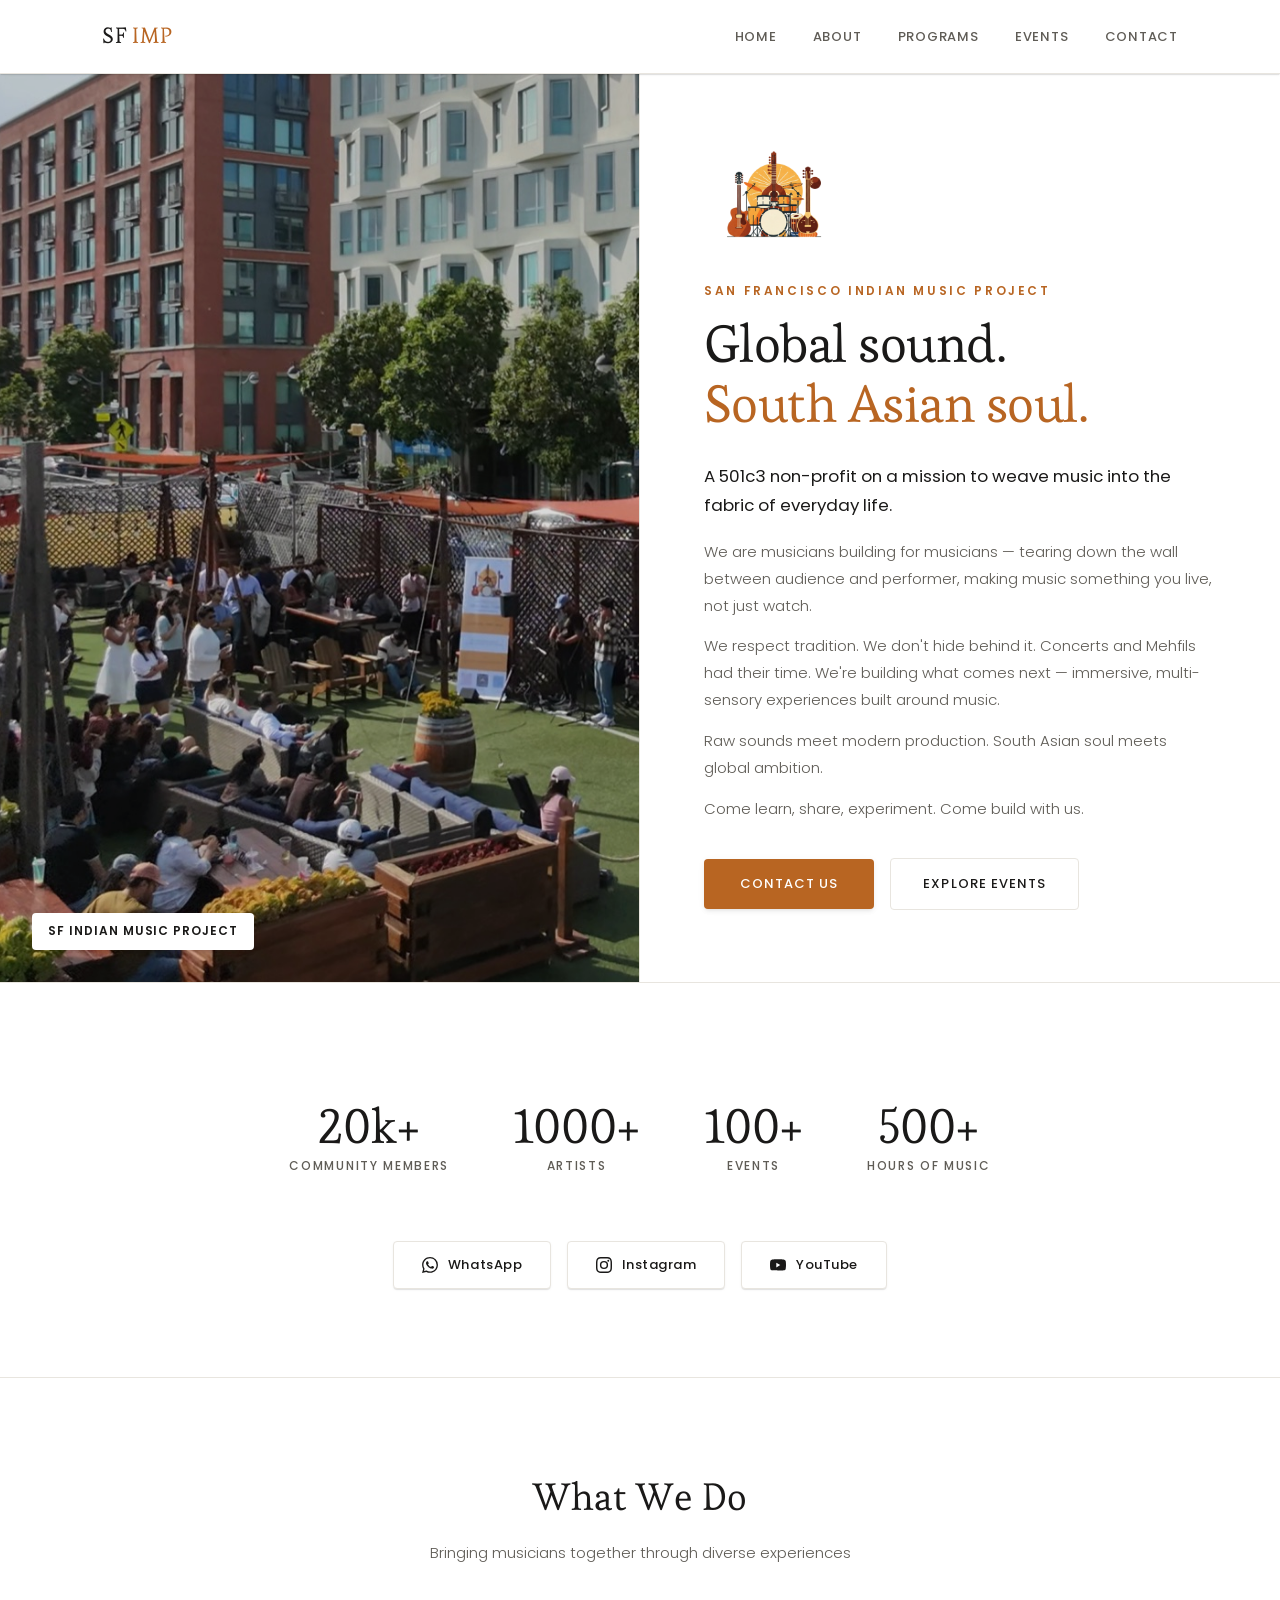
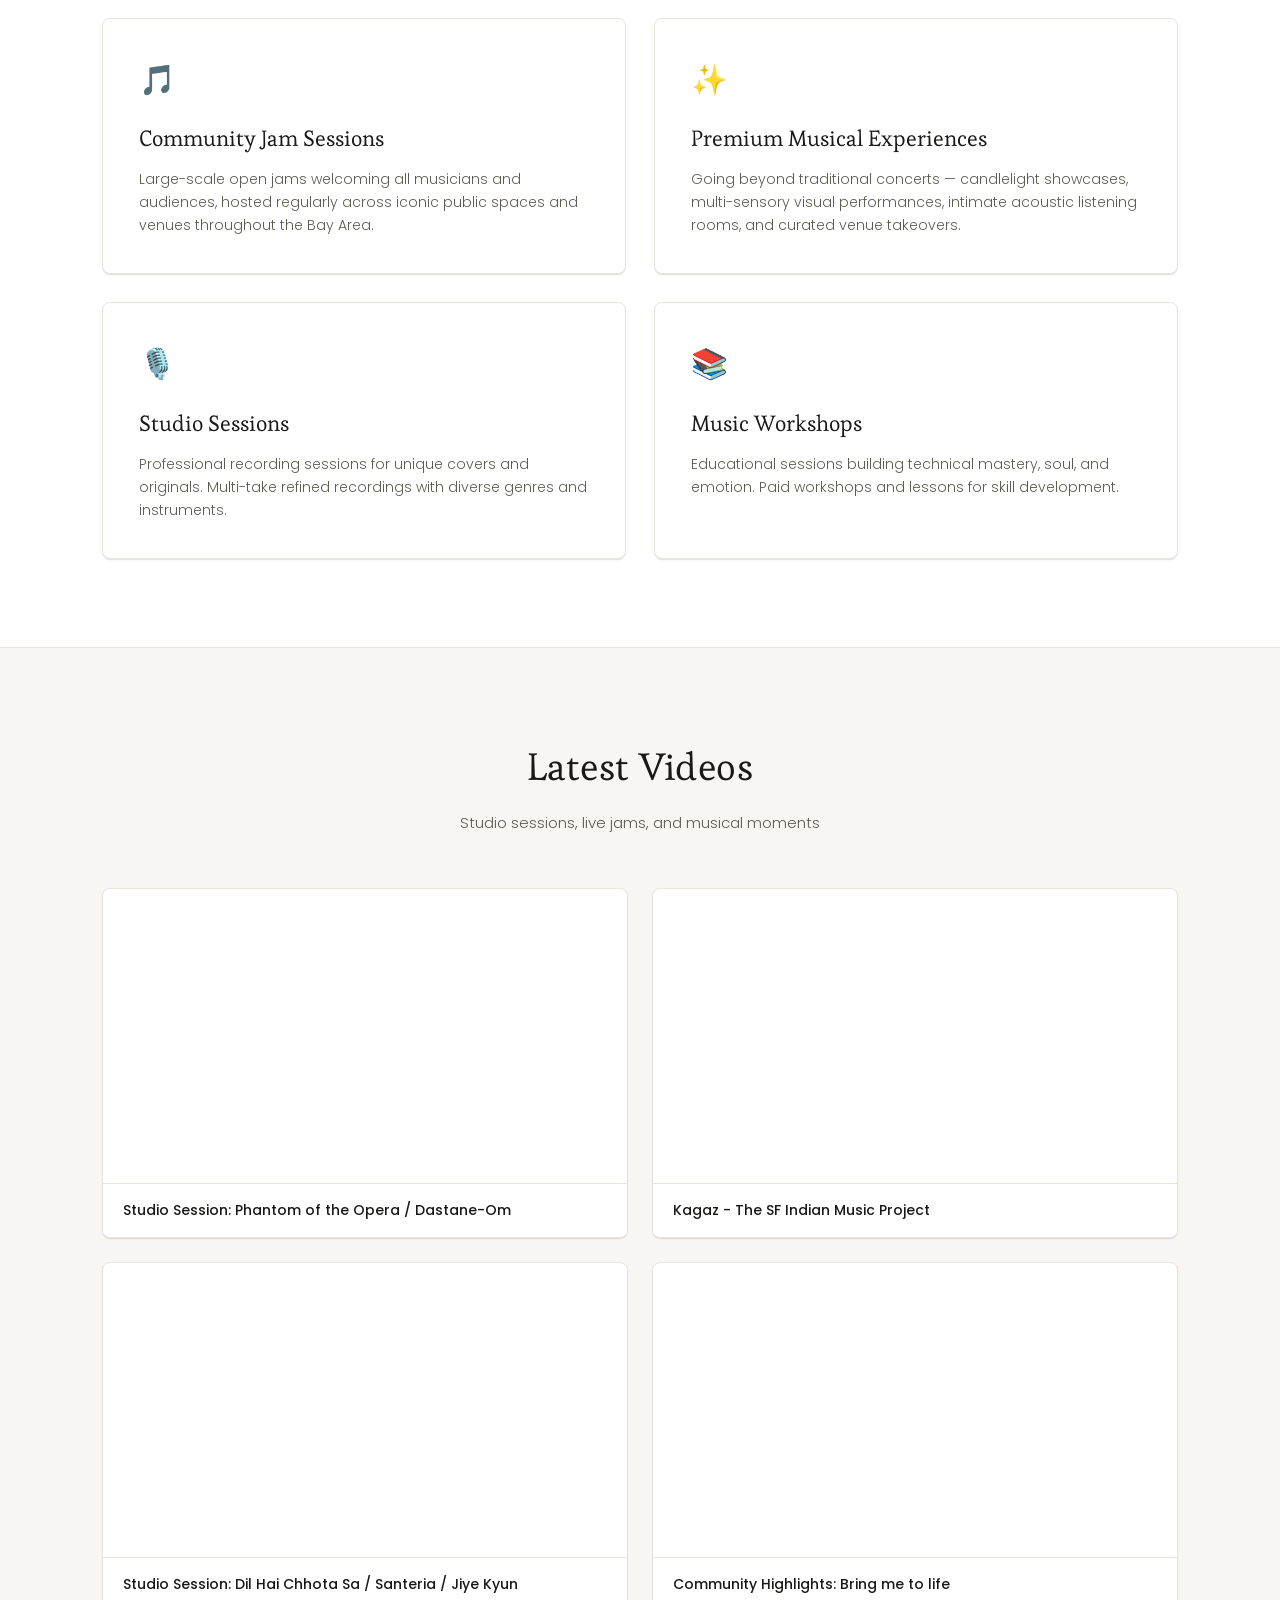
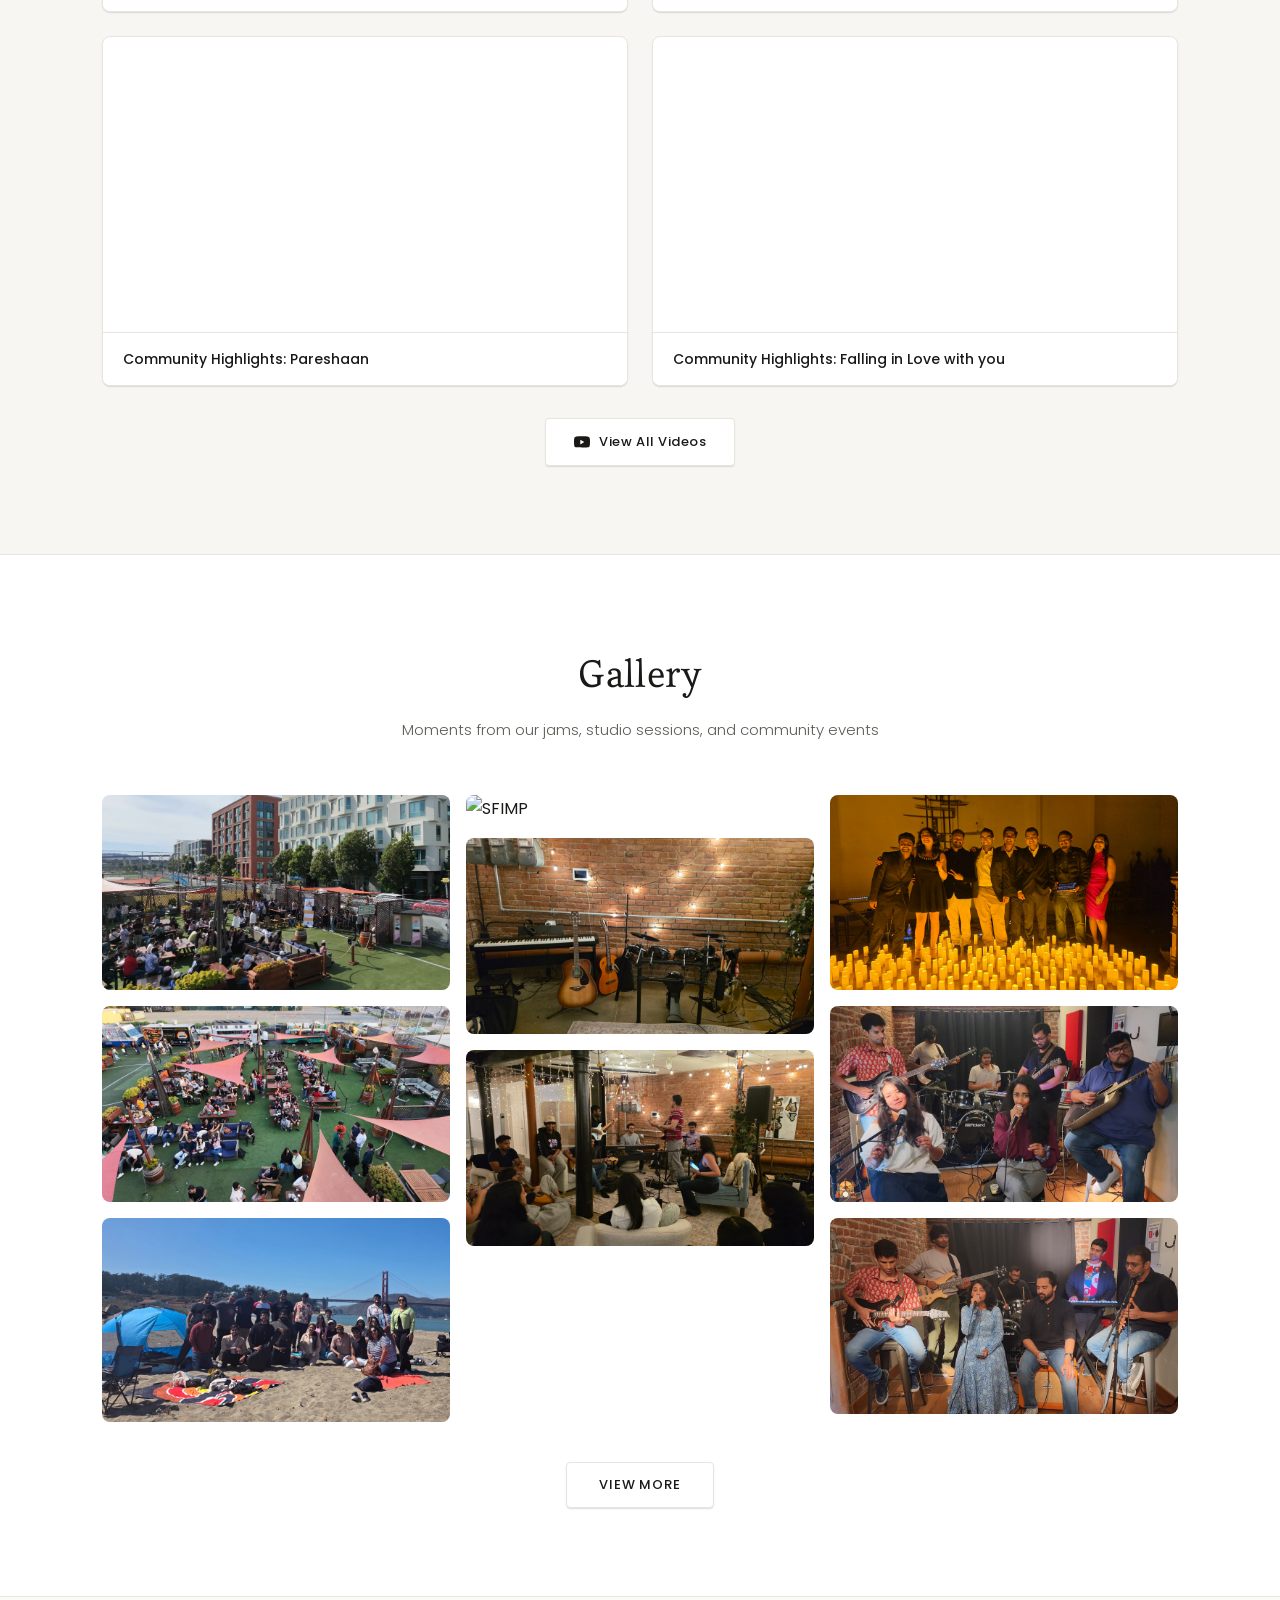
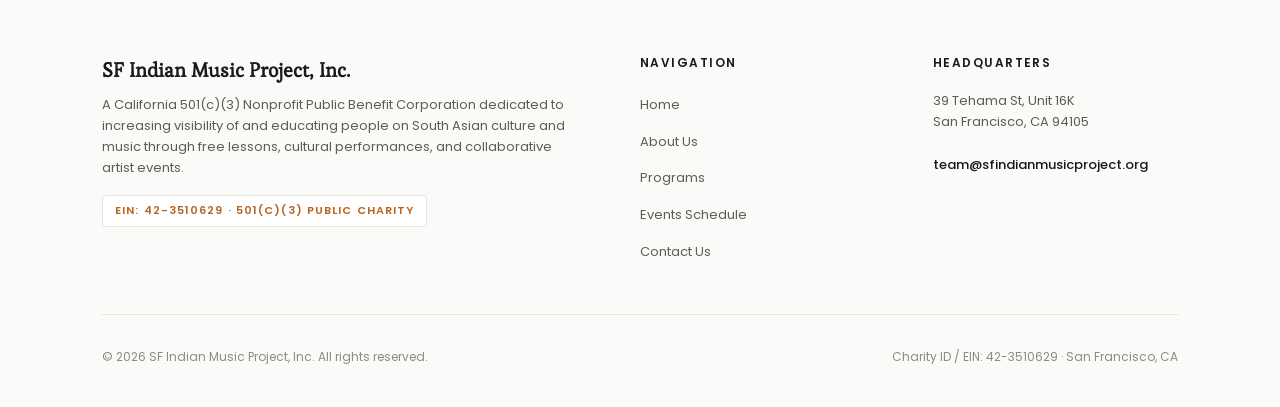
==== index.html @ 10acdbcc "Bust CSS cache with query string to load footer grid styling" ====
<!DOCTYPE html>
<html lang="en">

<head>
    <meta charset="UTF-8">
    <meta name="viewport" content="width=device-width, initial-scale=1.0">
    <meta name="theme-color" content="#C2702E">
    <title>SF Indian Music Project</title>
    <link rel="icon" type="image/png" href="logo.png">
    <link rel="preconnect" href="https://fonts.googleapis.com">
    <link rel="preconnect" href="https://fonts.gstatic.com" crossorigin>
    <link href="https://fonts.googleapis.com/css2?family=Esteban&family=Poppins:ital,wght@0,300;0,400;0,500;0,600;0,700;1,400;1,500&display=swap" rel="stylesheet">
    <link rel="stylesheet" href="home2.css?v=20261004a">
</head>

<body>
    <!-- Loader -->
    <div id="h2-page-loader">
        <img src="logo-small.png" alt="SFIMP Logo">
    </div>

    <!-- Navigation (App Bar + Responsive Drawer) -->
    <nav class="h2-nav">
        <div class="container">
            <a href="/" class="h2-nav-logo">SF<span>IMP</span></a>
            <div class="h2-nav-links" id="h2-nav-links">
                <a href="/" class="active">Home</a>
                <a href="about.html">About</a>
                <a href="programs.html">Programs</a>
                <a href="events.html">Events</a>
                <a href="contact.html">Contact</a>
            </div>
            <button class="h2-nav-toggle" id="h2-nav-toggle" aria-label="Toggle navigation menu">
                <span></span>
                <span></span>
                <span></span>
            </button>
        </div>
    </nav>
    <div class="h2-nav-backdrop" id="h2-nav-backdrop"></div>

    <!-- Hero: Split 2-Column Showcase -->
    <section id="home" class="h2-hero">
        <div class="h2-hero-split">
            <!-- Left: Curated Visual Showcase with slider -->
            <div class="h2-hero-visual">
                <div class="h2-hero-bg-slider" id="h2-hero-slider"></div>
                <div class="h2-hero-visual-frame"></div>
                <div class="h2-hero-visual-badge">SF Indian Music Project</div>
            </div>

            <!-- Right: Editorial Content -->
            <div class="h2-hero-content">
                <div class="h2-hero-content-inner">
                    <img src="logo.png" alt="SFIMP Logo" class="h2-hero-logo">
                    <p class="h2-hero-tagline">San Francisco Indian Music Project</p>
                    <h1 class="h2-hero-title">Global sound.<br><span>South Asian soul.</span></h1>
                    <div class="h2-hero-body">
                        <p class="h2-hero-lead">A 501c3 non-profit on a mission to weave music into the fabric of everyday life.</p>
                        <p>We are musicians building for musicians — tearing down the wall between audience and performer, making music something you live, not just watch.</p>
                        <p>We respect tradition. We don't hide behind it. Concerts and Mehfils had their time. We're building what comes next — immersive, multi-sensory experiences built around music.</p>
                        <p>Raw sounds meet modern production. South Asian soul meets global ambition.</p>
                        <p>Come learn, share, experiment. Come build with us.</p>
                    </div>
                    <div class="h2-hero-actions">
                        <a href="mailto:team@sfindianmusicproject.org" class="h2-hero-cta">Contact Us</a>
                        <a href="events.html" class="h2-hero-cta-secondary">Explore Events</a>
                    </div>
                </div>
            </div>
        </div>
    </section>

    <!-- Stats -->
    <section class="h2-section">
        <div class="container">
            <div class="h2-stats">
                <div class="h2-stat">
                    <div class="h2-stat-number">20k+</div>
                    <div class="h2-stat-label">Community Members</div>
                </div>
                <div class="h2-stat">
                    <div class="h2-stat-number">1000+</div>
                    <div class="h2-stat-label">Artists</div>
                </div>
                <div class="h2-stat">
                    <div class="h2-stat-number">100+</div>
                    <div class="h2-stat-label">Events</div>
                </div>
                <div class="h2-stat">
                    <div class="h2-stat-number">500+</div>
                    <div class="h2-stat-label">Hours of Music</div>
                </div>
            </div>
            <div class="h2-social-links">
                <a href="https://chat.whatsapp.com/IYWdM3ZT61SL0jaLIRl9Nv" target="_blank" class="h2-social-link">
                    <svg viewBox="0 0 24 24" fill="currentColor"><path d="M17.472 14.382c-.297-.149-1.758-.867-2.03-.967-.273-.099-.471-.148-.67.15-.197.297-.767.966-.94 1.164-.173.199-.347.223-.644.075-.297-.15-1.255-.463-2.39-1.475-.883-.788-1.48-1.761-1.653-2.059-.173-.297-.018-.458.13-.606.134-.133.298-.347.446-.52.149-.174.198-.298.298-.497.099-.198.05-.371-.025-.52-.075-.149-.669-1.612-.916-2.207-.242-.579-.487-.5-.669-.51-.173-.008-.371-.01-.57-.01-.198 0-.52.074-.792.372-.272.297-1.04 1.016-1.04 2.479 0 1.462 1.065 2.875 1.213 3.074.149.198 2.096 3.2 5.077 4.487.709.306 1.262.489 1.694.625.712.227 1.36.195 1.871.118.571-.085 1.758-.719 2.006-1.413.248-.694.248-1.289.173-1.413-.074-.124-.272-.198-.57-.347m-5.421 7.403h-.004a9.87 9.87 0 01-5.031-1.378l-.361-.214-3.741.982.998-3.648-.235-.374a9.86 9.86 0 01-1.51-5.26c.001-5.42 4.432-9.849 9.855-9.849 2.632.001 5.109 1.027 6.973 2.891a9.814 9.814 0 012.886 6.973c-.003 5.42-4.433 9.849-9.855 9.849m8.361-18.21A11.81 11.81 0 0012.05 0C5.495 0 .16 5.335.157 11.892c0 2.096.547 4.142 1.588 5.945L.057 24l6.305-1.654a11.88 11.88 0 005.683 1.448h.005c6.554 0 11.89-5.335 11.893-11.893a11.82 11.82 0 00-3.48-8.397"/></svg>
                    WhatsApp
                </a>
                <a href="https://instagram.com/sfindianmusicproject" target="_blank" class="h2-social-link">
                    <svg viewBox="0 0 24 24" fill="currentColor"><path d="M12 2.163c3.204 0 3.584.012 4.85.07 3.252.148 4.771 1.691 4.919 4.919.058 1.265.069 1.645.069 4.849 0 3.205-.012 3.584-.069 4.849-.149 3.225-1.664 4.771-4.919 4.919-1.266.058-1.644.07-4.85.07-3.204 0-3.584-.012-4.849-.07-3.26-.149-4.771-1.699-4.919-4.92-.058-1.265-.07-1.644-.07-4.849 0-3.204.013-3.583.07-4.849.149-3.227 1.664-4.771 4.919-4.919 1.266-.057 1.645-.069 4.849-.069zM12 0C8.741 0 8.333.014 7.053.072 2.695.272.273 2.69.073 7.052.014 8.333 0 8.741 0 12c0 3.259.014 3.668.072 4.948.2 4.358 2.618 6.78 6.98 6.98C8.332 23.986 8.741 24 12 24c3.259 0 3.668-.014 4.948-.072 4.354-.2 6.782-2.618 6.979-6.98.059-1.28.073-1.689.073-4.948 0-3.259-.014-3.667-.072-4.947-.196-4.354-2.617-6.78-6.979-6.98C15.668.014 15.259 0 12 0zm0 5.838a6.162 6.162 0 100 12.324 6.162 6.162 0 000-12.324zM12 16a4 4 0 110-8 4 4 0 010 8zm6.406-11.845a1.44 1.44 0 100 2.881 1.44 1.44 0 000-2.881z"/></svg>
                    Instagram
                </a>
                <a href="https://youtube.com/@sfindianmusicproject" target="_blank" class="h2-social-link">
                    <svg viewBox="0 0 24 24" fill="currentColor"><path d="M23.498 6.186a3.016 3.016 0 00-2.122-2.136C19.587 3.545 12 3.545 12 3.545s-7.587 0-9.376.505A3.017 3.017 0 00.502 6.186C0 7.973 0 12 0 12s0 4.027.502 5.814a3.016 3.016 0 002.122 2.136c1.789.505 9.376.505 9.376.505s7.587 0 9.376-.505a3.015 3.015 0 002.122-2.136c.502-1.787.502-5.814.502-5.814s0-4.027-.502-5.814zM9.461 8.751l5.99 3.434-5.99 3.434V8.751z"/></svg>
                    YouTube
                </a>
            </div>
        </div>
    </section>


    <!-- What We Do -->
    <section id="what-we-do" class="h2-section">
        <div class="container">
            <h2 class="h2-section-title">What We Do</h2>
            <p class="h2-section-sub">Bringing musicians together through diverse experiences</p>
            <div class="h2-activities-grid">
                <div class="h2-activity-card">
                    <div class="h2-activity-icon">🎵</div>
                    <h3>Community Jam Sessions</h3>
                    <p>Large-scale open jams welcoming all musicians and audiences, hosted regularly across iconic public spaces and venues throughout the Bay Area.</p>
                </div>
                <div class="h2-activity-card">
                    <div class="h2-activity-icon">✨</div>
                    <h3>Premium Musical Experiences</h3>
                    <p>Going beyond traditional concerts — candlelight showcases, multi-sensory visual performances, intimate acoustic listening rooms, and curated venue takeovers.</p>
                </div>
                <div class="h2-activity-card">
                    <div class="h2-activity-icon">🎙️</div>
                    <h3>Studio Sessions</h3>
                    <p>Professional recording sessions for unique covers and originals. Multi-take refined recordings with diverse genres and instruments.</p>
                </div>
                <div class="h2-activity-card">
                    <div class="h2-activity-icon">📚</div>
                    <h3>Music Workshops</h3>
                    <p>Educational sessions building technical mastery, soul, and emotion. Paid workshops and lessons for skill development.</p>
                </div>
            </div>
        </div>
    </section>

    <!-- Videos -->
    <section id="videos" class="h2-section h2-videos-bg">
        <div class="container">
            <h2 class="h2-section-title">Latest Videos</h2>
            <p class="h2-section-sub">Studio sessions, live jams, and musical moments</p>
            <div class="h2-video-grid" id="h2-video-grid"></div>
            <div style="text-align:center; margin-top:2rem;">
                <a href="https://youtube.com/@sfindianmusicproject" target="_blank" class="h2-social-link" style="display:inline-flex;">
                    <svg viewBox="0 0 24 24" fill="currentColor" style="width:16px;height:16px;"><path d="M23.498 6.186a3.016 3.016 0 00-2.122-2.136C19.587 3.545 12 3.545 12 3.545s-7.587 0-9.376.505A3.017 3.017 0 00.502 6.186C0 7.973 0 12 0 12s0 4.027.502 5.814a3.016 3.016 0 002.122 2.136c1.789.505 9.376.505 9.376.505s7.587 0 9.376-.505a3.015 3.015 0 002.122-2.136c.502-1.787.502-5.814.502-5.814s0-4.027-.502-5.814zM9.461 8.751l5.99 3.434-5.99 3.434V8.751z"/></svg>
                    View All Videos
                </a>
            </div>
        </div>
    </section>

    <!-- Gallery -->
    <section id="gallery" class="h2-section h2-gallery-bg">
        <div class="container">
            <h2 class="h2-section-title">Gallery</h2>
            <p class="h2-section-sub">Moments from our jams, studio sessions, and community events</p>
            <div class="h2-masonry" id="h2-gallery"></div>
            <button class="h2-gallery-toggle" id="h2-gallery-toggle">View More</button>
        </div>
    </section>

    <!-- Footer -->
    <footer class="h2-footer">
        <div class="container">
            <div class="h2-footer-content">
                <div class="h2-footer-brand">
                    <h4>SF Indian Music Project, Inc.</h4>
                    <p>A California 501(c)(3) Nonprofit Public Benefit Corporation dedicated to increasing visibility of and educating people on South Asian culture and music through free lessons, cultural performances, and collaborative artist events.</p>
                    <span class="h2-footer-legal-badge">EIN: 42-3510629 · 501(c)(3) Public Charity</span>
                </div>
                <div class="h2-footer-col">
                    <h5>Navigation</h5>
                    <ul class="h2-footer-links">
                        <li><a href="/">Home</a></li>
                        <li><a href="about.html">About Us</a></li>
                        <li><a href="programs.html">Programs</a></li>
                        <li><a href="events.html">Events Schedule</a></li>
                        <li><a href="contact.html">Contact Us</a></li>
                    </ul>
                </div>
                <div class="h2-footer-col">
                    <h5>Headquarters</h5>
                    <div class="h2-footer-contact-info">
                        39 Tehama St, Unit 16K<br>
                        San Francisco, CA 94105<br><br>
                        <a href="mailto:team@sfindianmusicproject.org">team@sfindianmusicproject.org</a>
                    </div>
                </div>
            </div>
            <div class="h2-footer-bottom">
                <div>© 2026 SF Indian Music Project, Inc. All rights reserved.</div>
                <div>Charity ID / EIN: 42-3510629 · San Francisco, CA</div>
            </div>
        </div>
    </footer>

    <script src="epk_images.js"></script>
    <script src="youtube_videos.js"></script>
    <script>
    // home2.js — Clean minimal page logic

    // Loader
    (function() {
        const loader = document.getElementById('h2-page-loader');
        let hidden = false;
        const hide = () => { if (hidden) return; hidden = true; loader.style.opacity = '0'; loader.style.visibility = 'hidden'; setTimeout(() => loader.remove(), 400); };
        if (document.readyState === 'interactive' || document.readyState === 'complete') setTimeout(hide, 400);
        else document.addEventListener('DOMContentLoaded', () => setTimeout(hide, 400));
        setTimeout(hide, 1200);
    })();

    // Hero slider
    (function() {
        const container = document.getElementById('h2-hero-slider');
        if (!container || typeof epkImages === 'undefined') return;
        const valid = epkImages.filter(img => img.match(/\.(jpg|jpeg|png|webp|gif)$/i));
        if (!valid.length) return;
        const slides = valid.map((src, i) => {
            const el = document.createElement('div');
            el.className = 'h2-hero-slide' + (i === 0 ? ' active' : '');
            el.style.backgroundImage = `url('assets/epk/${src}')`;
            container.appendChild(el);
            return el;
        });
        if (slides.length > 1) {
            let cur = 0;
            setInterval(() => { slides[cur].classList.remove('active'); cur = (cur + 1) % slides.length; slides[cur].classList.add('active'); }, 5000);
        }
    })();

    // Videos
    (function() {
        const grid = document.getElementById('h2-video-grid');
        if (!grid || typeof youtubeVideos === 'undefined') return;

        function escapeHtml(text) {
            const div = document.createElement('div');
            div.textContent = text || '';
            return div.innerHTML;
        }

        if (!youtubeVideos.length) return;

        grid.innerHTML = youtubeVideos.map((v, idx) => `
            <div class="h2-video-card">
                <iframe src="https://www.youtube.com/embed/${v.id}" 
                        title="${escapeHtml(v.title)}" 
                        frameborder="0" 
                        allow="accelerometer; autoplay; clipboard-write; encrypted-media; gyroscope; picture-in-picture" 
                        allowfullscreen 
                        loading="lazy"></iframe>
                ${v.title ? `<div class="h2-video-info"><div class="h2-video-title">${escapeHtml(v.title)}</div></div>` : ''}
            </div>
        `).join('');
    })();

    // Gallery
    (function() {
        const container = document.getElementById('h2-gallery');
        const toggleBtn = document.getElementById('h2-gallery-toggle');
        if (!container || typeof epkImages === 'undefined') return;
        const valid = epkImages.filter(img => img.match(/\.(jpg|jpeg|png|webp|gif)$/i));
        if (!valid.length) { toggleBtn && (toggleBtn.style.display = 'none'); return; }
        container.innerHTML = valid.map(src => `<div class="h2-masonry-item"><img src="assets/epk/${src}" alt="SFIMP" loading="lazy"></div>`).join('');
        toggleBtn?.addEventListener('click', () => { container.classList.add('expanded'); toggleBtn.style.display = 'none'; });
    })();

    // Mobile Navigation Drawer
    (function() {
        const toggleBtn = document.getElementById('h2-nav-toggle');
        const navLinks = document.getElementById('h2-nav-links');
        const backdrop = document.getElementById('h2-nav-backdrop');

        function toggleMenu() {
            const isOpen = navLinks.classList.toggle('open');
            toggleBtn.classList.toggle('open', isOpen);
            backdrop.classList.toggle('open', isOpen);
            document.body.style.overflow = isOpen ? 'hidden' : '';
        }

        function closeMenu() {
            navLinks.classList.remove('open');
            toggleBtn.classList.remove('open');
            backdrop.classList.remove('open');
            document.body.style.overflow = '';
        }

        toggleBtn?.addEventListener('click', toggleMenu);
        backdrop?.addEventListener('click', closeMenu);

        // Smooth scroll for hash nav links and close drawer
        document.querySelectorAll('.h2-nav-links a').forEach(a => {
            a.addEventListener('click', e => {
                const href = a.getAttribute('href');
                if (href && href.startsWith('#')) {
                    e.preventDefault();
                    closeMenu();
                    const target = document.querySelector(href);
                    target?.scrollIntoView({ behavior: 'smooth' });
                } else {
                    closeMenu();
                }
            });
        });
    })();
    </script>
</body>

</html>
---- home2.css ----
/* home2 - Clean Minimal Style */
/* Inspired by sangeethaamsha.com aesthetic — lots of whitespace, elegant Esteban serif + Poppins sans pairing, warm palette */

@import url('https://fonts.googleapis.com/css2?family=Esteban&family=Poppins:ital,wght@0,300;0,400;0,500;0,600;0,700;1,400;1,500&display=swap');

/* ── Material UI Tokens & Elevation Shadows ── */
:root {
    --bg: #FFFFFF;
    --bg-alt: #F8F6F2;
    --bg-card: #FFFFFF;
    --bg-warm: #EFECE6;
    --text: #1A1918;
    --text-light: #5F5C56;
    --text-lighter: #8F8B83;
    --accent: #B86522;
    --accent-hover: #9E5215;
    --accent-light: rgba(184, 101, 34, 0.08);
    --accent-subtle: #D8C5B4;
    --serif: 'Esteban', Georgia, serif;
    --sans: 'Poppins', -apple-system, BlinkMacSystemFont, sans-serif;
    --border: #E8E5DF;
    --border-light: #F0EDE8;
    --radius-sm: 4px;
    --radius: 8px;
    --radius-lg: 12px;

    /* MUI Elevation Tokens (Solid physics, no blur artifacts) */
    --elevation-1: 0px 2px 1px -1px rgba(0,0,0,0.06), 0px 1px 1px 0px rgba(0,0,0,0.04), 0px 1px 3px 0px rgba(0,0,0,0.04);
    --elevation-2: 0px 3px 3px -2px rgba(0,0,0,0.06), 0px 3px 4px 0px rgba(0,0,0,0.04), 0px 1px 8px 0px rgba(0,0,0,0.04);
    --elevation-3: 0px 3px 5px -1px rgba(0,0,0,0.08), 0px 6px 10px 0px rgba(0,0,0,0.05), 0px 1px 18px 0px rgba(0,0,0,0.05);
    --elevation-4: 0px 5px 5px -3px rgba(0,0,0,0.08), 0px 8px 10px 1px rgba(0,0,0,0.05), 0px 3px 14px 2px rgba(0,0,0,0.05);
}

* { margin: 0; padding: 0; box-sizing: border-box; }

html { scroll-behavior: smooth; }

body {
    font-family: var(--sans);
    background: var(--bg);
    color: var(--text);
    line-height: 1.7;
    -webkit-font-smoothing: antialiased;
}

.container {
    max-width: 1140px;
    margin: 0 auto;
    padding: 0 2rem;
}

/* ── Navigation (Material App Bar) ── */
.h2-nav {
    position: fixed;
    top: 0;
    left: 0;
    right: 0;
    z-index: 1000;
    background: #FFFFFF;
    border-bottom: 1px solid var(--border);
    padding: 1.15rem 0;
    box-shadow: var(--elevation-1);
    transition: all 0.3s cubic-bezier(0.4, 0, 0.2, 1);
}

.h2-nav .container {
    display: flex;
    align-items: center;
    justify-content: space-between;
}

.h2-nav-logo {
    font-family: var(--serif);
    font-size: 1.35rem;
    font-weight: 400;
    color: var(--text);
    text-decoration: none;
    letter-spacing: 0.05em;
    display: flex;
    align-items: center;
    gap: 0.25rem;
}

.h2-nav-logo span {
    color: var(--accent);
    font-weight: 500;
}

.h2-nav-links {
    display: flex;
    gap: 2.25rem;
    align-items: center;
}

.h2-nav-links a {
    font-size: 0.8125rem;
    font-weight: 500;
    color: var(--text-light);
    text-decoration: none;
    letter-spacing: 0.06em;
    text-transform: uppercase;
    transition: color 0.2s cubic-bezier(0.4, 0, 0.2, 1);
}

.h2-nav-links a:hover {
    color: var(--accent);
}

/* Hamburger Toggle Button (Hidden on Desktop) */
.h2-nav-toggle {
    display: none;
    background: transparent;
    border: none;
    cursor: pointer;
    padding: 0.5rem;
    width: 40px;
    height: 40px;
    position: relative;
    z-index: 1001;
    align-items: center;
    justify-content: center;
    flex-direction: column;
    gap: 5px;
}

.h2-nav-toggle span {
    display: block;
    width: 22px;
    height: 2px;
    background: var(--text);
    border-radius: 2px;
    transition: all 0.25s cubic-bezier(0.4, 0, 0.2, 1);
}

/* Hamburger animated state */
.h2-nav-toggle.open span:nth-child(1) {
    transform: translateY(7px) rotate(45deg);
}

.h2-nav-toggle.open span:nth-child(2) {
    opacity: 0;
}

.h2-nav-toggle.open span:nth-child(3) {
    transform: translateY(-7px) rotate(-45deg);
}

.h2-nav-backdrop {
    display: none;
}

/* Mobile Nav Drawer (MUI App Bar Drawer) */
@media (max-width: 768px) {
    .h2-nav-toggle {
        display: flex;
    }

    .h2-nav-links {
        position: fixed;
        top: 65px;
        left: 0;
        right: 0;
        background: #FFFFFF;
        flex-direction: column;
        padding: 1.5rem 2rem 2.25rem;
        gap: 1.25rem;
        border-bottom: 1px solid var(--border);
        box-shadow: var(--elevation-3);
        transform: translateY(-120%);
        opacity: 0;
        pointer-events: none;
        transition: transform 0.3s cubic-bezier(0.4, 0, 0.2, 1), opacity 0.25s ease;
        z-index: 999;
    }

    .h2-nav-links.open {
        transform: translateY(0);
        opacity: 1;
        pointer-events: auto;
    }

    .h2-nav-links a {
        font-size: 0.9375rem;
        font-weight: 500;
        letter-spacing: 0.08em;
        width: 100%;
        padding: 0.6rem 0;
        border-bottom: 1px solid var(--border-light);
    }

    .h2-nav-links a:last-child {
        border-bottom: none;
    }

    .h2-nav-backdrop {
        display: block;
        position: fixed;
        inset: 0;
        background: rgba(0, 0, 0, 0.25);
        opacity: 0;
        pointer-events: none;
        transition: opacity 0.3s ease;
        z-index: 998;
    }

    .h2-nav-backdrop.open {
        opacity: 1;
        pointer-events: auto;
    }
}

/* ── Split 2-Column Hero ── */
.h2-hero {
    min-height: calc(100vh - 68px);
    margin-top: 68px;
    background: #FFFFFF;
    border-bottom: 1px solid var(--border);
    position: relative;
    display: flex;
    align-items: stretch;
}

.h2-hero-split {
    display: grid;
    grid-template-columns: 1fr 1fr;
    width: 100%;
    min-height: 100%;
    position: relative;
}

/* Left Column: Visual Showcase */
.h2-hero-visual {
    position: relative;
    background: #141210;
    overflow: hidden;
    min-height: 520px;
    border-right: 1px solid var(--border);
}

.h2-hero-bg-slider {
    position: absolute;
    inset: 0;
    z-index: 1;
}

.h2-hero-slide {
    position: absolute;
    inset: 0;
    background-size: cover;
    background-position: center;
    opacity: 0;
    transform: scale(1.03);
    transition: opacity 1.8s cubic-bezier(0.4, 0, 0.2, 1), transform 8s linear;
}

.h2-hero-slide.active {
    opacity: 1;
    transform: scale(1.08);
}

.h2-hero-visual-frame {
    position: absolute;
    inset: 0;
    z-index: 2;
    background: rgba(18, 14, 11, 0.15); /* Pure solid transparent tint, no gradients */
    pointer-events: none;
}

.h2-hero-visual-badge {
    position: absolute;
    bottom: 2rem;
    left: 2rem;
    z-index: 3;
    background: #FFFFFF;
    color: var(--text);
    padding: 0.5rem 1rem;
    border-radius: var(--radius-sm);
    font-size: 0.75rem;
    font-weight: 600;
    letter-spacing: 0.08em;
    text-transform: uppercase;
    box-shadow: var(--elevation-2);
}

/* Right Column: Editorial Typography */
.h2-hero-content {
    background: #FFFFFF;
    display: flex;
    align-items: center;
    padding: 4.5rem 4rem;
}

.h2-hero-content-inner {
    max-width: 540px;
}

.h2-hero-logo {
    max-width: 140px;
    margin-bottom: 1.5rem;
    display: block;
}

.h2-hero-tagline {
    font-size: 0.75rem;
    font-weight: 600;
    color: var(--accent);
    text-transform: uppercase;
    letter-spacing: 0.22em;
    margin-bottom: 0.85rem;
}

.h2-hero-title {
    font-family: var(--serif);
    font-size: 3.25rem;
    font-weight: 400;
    color: var(--text);
    line-height: 1.15;
    margin-bottom: 1.75rem;
    letter-spacing: -0.01em;
}

.h2-hero-title span {
    color: var(--accent);
}

.h2-hero-body {
    font-size: 0.9375rem;
    color: var(--text-light);
    line-height: 1.8;
    margin-bottom: 2.25rem;
    font-weight: 300;
}

.h2-hero-body p {
    margin-bottom: 0.85rem;
}

.h2-hero-body p.h2-hero-lead {
    font-size: 1.05rem;
    font-weight: 400;
    color: var(--text);
    line-height: 1.7;
    margin-bottom: 1.15rem;
}

.h2-hero-actions {
    display: flex;
    gap: 1rem;
    flex-wrap: wrap;
    align-items: center;
}

/* Material UI Button Best Practices */
.h2-hero-cta {
    display: inline-flex;
    align-items: center;
    justify-content: center;
    gap: 0.5rem;
    padding: 0.875rem 2.25rem;
    background: var(--accent);
    color: #FFFFFF;
    font-size: 0.8125rem;
    font-weight: 500;
    letter-spacing: 0.08em;
    text-transform: uppercase;
    text-decoration: none;
    border-radius: var(--radius-sm);
    box-shadow: var(--elevation-2);
    transition: all 0.25s cubic-bezier(0.4, 0, 0.2, 1);
}

.h2-hero-cta:hover {
    background: var(--accent-hover);
    box-shadow: var(--elevation-3);
    transform: translateY(-1px);
}

.h2-hero-cta-secondary {
    display: inline-flex;
    align-items: center;
    justify-content: center;
    gap: 0.5rem;
    padding: 0.875rem 2rem;
    background: transparent;
    color: var(--text);
    border: 1px solid var(--border);
    font-size: 0.8125rem;
    font-weight: 500;
    letter-spacing: 0.08em;
    text-transform: uppercase;
    text-decoration: none;
    border-radius: var(--radius-sm);
    transition: all 0.25s cubic-bezier(0.4, 0, 0.2, 1);
}

.h2-hero-cta-secondary:hover {
    border-color: var(--text);
    background: var(--bg-alt);
}

/* ── Mobile View Intelligence ── */
@media (max-width: 960px) {
    .h2-hero-split {
        grid-template-columns: 1fr;
    }

    /* Text on top */
    .h2-hero-content {
        order: 1;
        padding: 3.5rem 1.75rem 2.5rem;
    }

    /* Images appear below the text section */
    .h2-hero-visual {
        order: 2;
        height: 420px;
        min-height: 420px;
        border-right: none;
        border-top: 1px solid var(--border);
        border-bottom: 1px solid var(--border);
    }

    .h2-hero-visual-badge {
        bottom: 1.25rem;
        left: 1.25rem;
        font-size: 0.6875rem;
    }

    .h2-hero-title {
        font-size: 2.5rem;
    }
}

@media (max-width: 600px) {
    .h2-hero-content {
        padding: 2.5rem 1.25rem 2rem;
    }

    .h2-hero-visual {
        height: 320px;
        min-height: 320px;
    }

    .h2-hero-title {
        font-size: 2.15rem;
    }

    .h2-hero-actions {
        flex-direction: column;
        width: 100%;
    }

    .h2-hero-cta, .h2-hero-cta-secondary {
        width: 100%;
        text-align: center;
    }
}

/* ── Section Headers ── */
.h2-section {
    padding: 5.5rem 0;
}

.h2-section + .h2-section {
    border-top: 1px solid var(--border);
}

.h2-section-title {
    font-family: var(--serif);
    font-size: 2.35rem;
    font-weight: 400;
    text-align: center;
    margin-bottom: 0.65rem;
    letter-spacing: 0.01em;
    color: var(--text);
}

.h2-section-sub {
    text-align: center;
    font-size: 0.9375rem;
    color: var(--text-light);
    margin-bottom: 3.25rem;
    max-width: 560px;
    margin-left: auto;
    margin-right: auto;
    font-weight: 300;
}

/* ── Stats ── */
.h2-stats {
    display: flex;
    justify-content: center;
    gap: 4rem;
    flex-wrap: wrap;
    padding: 2rem 0;
}

.h2-stat {
    text-align: center;
}

.h2-stat-number {
    font-family: var(--serif);
    font-size: 3rem;
    font-weight: 400;
    color: var(--text);
    line-height: 1;
    margin-bottom: 0.35rem;
}

.h2-stat-label {
    font-size: 0.75rem;
    font-weight: 500;
    text-transform: uppercase;
    letter-spacing: 0.14em;
    color: var(--text-light);
}

@media (max-width: 768px) {
    .h2-stats { gap: 2.5rem; }
    .h2-stat-number { font-size: 2.25rem; }
}

/* ── Events ── */
.h2-events-bg { background: var(--bg); }

.h2-event-card {
    display: flex;
    gap: 1.5rem;
    padding: 1.5rem;
    border: 1px solid var(--border);
    border-radius: var(--radius);
    margin-bottom: 1rem;
    transition: all 0.25s cubic-bezier(0.4, 0, 0.2, 1);
    text-decoration: none;
    color: inherit;
    background: var(--bg-card);
    box-shadow: var(--elevation-1);
}

.h2-event-card:hover {
    border-color: var(--accent);
    box-shadow: var(--elevation-3);
    transform: translateY(-2px);
}

.h2-event-card.next {
    border-color: var(--accent);
    background: var(--bg-alt);
}

.h2-event-card.past {
    opacity: 0.55;
    box-shadow: none;
}

.h2-event-date-box {
    flex-shrink: 0;
    width: 64px;
    text-align: center;
    padding: 0.75rem 0.25rem;
    background: var(--bg-alt);
    border-radius: var(--radius-sm);
    border: 1px solid var(--border);
}

.h2-event-day {
    font-family: var(--serif);
    font-size: 1.65rem;
    font-weight: 400;
    line-height: 1;
    color: var(--text);
}

.h2-event-month {
    font-size: 0.6875rem;
    font-weight: 500;
    text-transform: uppercase;
    letter-spacing: 0.08em;
    color: var(--text-light);
    margin-top: 0.25rem;
}

.h2-event-body {
    flex: 1;
    min-width: 0;
}

.h2-event-name {
    font-weight: 600;
    font-size: 1rem;
    margin-bottom: 0.35rem;
    color: var(--text);
}

.h2-event-meta {
    font-size: 0.8125rem;
    color: var(--text-light);
    line-height: 1.55;
}

.h2-event-badge {
    display: inline-block;
    font-size: 0.625rem;
    font-weight: 600;
    text-transform: uppercase;
    letter-spacing: 0.08em;
    padding: 0.25rem 0.6rem;
    border-radius: var(--radius-sm);
    margin-bottom: 0.5rem;
}

.h2-event-badge.next {
    background: var(--accent);
    color: #FFFFFF;
}

.h2-event-badge.past {
    background: var(--border);
    color: var(--text-light);
}

.h2-event-badge.type {
    background: var(--bg-alt);
    color: var(--accent);
    border: 1px solid var(--border);
}

.h2-event-actions {
    display: flex;
    gap: 0.65rem;
    margin-top: 0.75rem;
    flex-wrap: wrap;
}

.h2-event-rsvp {
    display: inline-flex;
    align-items: center;
    gap: 0.375rem;
    padding: 0.45rem 1rem;
    background: var(--accent);
    color: #FFFFFF;
    font-size: 0.75rem;
    font-weight: 500;
    letter-spacing: 0.04em;
    border-radius: var(--radius-sm);
    text-decoration: none;
    box-shadow: var(--elevation-1);
    transition: all 0.2s cubic-bezier(0.4, 0, 0.2, 1);
}

.h2-event-rsvp:hover {
    background: var(--accent-hover);
    box-shadow: var(--elevation-2);
    transform: translateY(-1px);
    color: #FFFFFF;
}

.h2-event-link {
    display: inline-flex;
    align-items: center;
    gap: 0.375rem;
    padding: 0.45rem 1rem;
    background: transparent;
    border: 1px solid var(--border);
    color: var(--text);
    font-size: 0.75rem;
    font-weight: 500;
    border-radius: var(--radius-sm);
    text-decoration: none;
    transition: all 0.2s cubic-bezier(0.4, 0, 0.2, 1);
}

.h2-event-link:hover {
    border-color: var(--text);
    background: var(--bg-alt);
}

.h2-event-free {
    display: inline-flex;
    align-items: center;
    gap: 0.25rem;
    font-size: 0.75rem;
    font-weight: 600;
    color: var(--accent);
}

/* ── Filters ── */
.h2-filters {
    display: flex;
    flex-wrap: wrap;
    justify-content: center;
    gap: 0.65rem;
    margin-bottom: 2.25rem;
}

.h2-filter-btn {
    padding: 0.45rem 1.15rem;
    border: 1px solid var(--border);
    background: #FFFFFF;
    border-radius: 100px;
    font-size: 0.75rem;
    font-weight: 500;
    color: var(--text-light);
    cursor: pointer;
    box-shadow: var(--elevation-1);
    transition: all 0.2s cubic-bezier(0.4, 0, 0.2, 1);
    font-family: var(--sans);
}

.h2-filter-btn:hover {
    border-color: var(--accent);
    color: var(--accent);
}

.h2-filter-btn.active {
    background: var(--accent);
    color: #FFFFFF;
    border-color: var(--accent);
    box-shadow: var(--elevation-2);
}

.h2-filter-toggle {
    padding: 0.45rem 1.15rem;
    border: 1px solid var(--border);
    background: #FFFFFF;
    border-radius: 100px;
    font-size: 0.75rem;
    font-weight: 500;
    color: var(--text-light);
    cursor: pointer;
    box-shadow: var(--elevation-1);
    transition: all 0.2s cubic-bezier(0.4, 0, 0.2, 1);
    font-family: var(--sans);
}

.h2-filter-toggle:hover {
    border-color: var(--text);
    color: var(--text);
}

@media (max-width: 768px) {
    .h2-event-card { flex-direction: column; gap: 0.85rem; padding: 1.25rem; }
    .h2-event-date-box { width: 100%; display: flex; align-items: center; gap: 0.5rem; padding: 0.625rem 0.75rem; }
    .h2-event-day { font-size: 1.35rem; }
}

/* ── What We Do (Material UI Cards) ── */
.h2-activities-bg { background: var(--bg); }

.h2-activities-grid {
    display: grid;
    grid-template-columns: repeat(2, 1fr);
    gap: 1.75rem;
}

@media (max-width: 768px) {
    .h2-activities-grid { grid-template-columns: 1fr; }
}

.h2-activity-card {
    padding: 2.25rem;
    background: var(--bg-card);
    border: 1px solid var(--border);
    border-radius: var(--radius);
    box-shadow: var(--elevation-1);
    transition: all 0.25s cubic-bezier(0.4, 0, 0.2, 1);
}

.h2-activity-card:hover {
    border-color: var(--accent);
    box-shadow: var(--elevation-3);
    transform: translateY(-2px);
}

.h2-activity-icon {
    font-size: 1.85rem;
    margin-bottom: 1rem;
}

.h2-activity-card h3 {
    font-family: var(--serif);
    font-size: 1.35rem;
    font-weight: 400;
    color: var(--text);
    margin-bottom: 0.65rem;
}

.h2-activity-card p {
    font-size: 0.875rem;
    color: var(--text-light);
    line-height: 1.65;
    font-weight: 300;
}

/* ── Videos ── */
.h2-videos-bg { background: var(--bg-alt); }

.h2-video-grid {
    display: grid;
    grid-template-columns: repeat(2, 1fr);
    gap: 1.5rem;
}

@media (max-width: 768px) {
    .h2-video-grid { grid-template-columns: 1fr; }
}

.h2-video-card {
    border-radius: var(--radius);
    overflow: hidden;
    background: var(--bg-card);
    border: 1px solid var(--border);
    box-shadow: var(--elevation-1);
    transition: all 0.25s cubic-bezier(0.4, 0, 0.2, 1);
}

.h2-video-card:hover {
    box-shadow: var(--elevation-3);
    transform: translateY(-2px);
}

.h2-video-card iframe {
    display: block;
    width: 100%;
    aspect-ratio: 16/9;
    border: none;
}

.h2-video-info {
    padding: 1rem 1.25rem;
    background: #FFFFFF;
    border-top: 1px solid var(--border);
}

.h2-video-title {
    font-size: 0.875rem;
    font-weight: 500;
    color: var(--text);
    line-height: 1.45;
    white-space: nowrap;
    overflow: hidden;
    text-overflow: ellipsis;
}

/* ── Gallery ── */
.h2-gallery-bg { background: var(--bg); }

.h2-masonry {
    column-count: 3;
    column-gap: 1rem;
}

@media (max-width: 900px) { .h2-masonry { column-count: 2; } }
@media (max-width: 600px) { .h2-masonry { column-count: 1; } }

.h2-masonry-item {
    break-inside: avoid;
    margin-bottom: 1rem;
    border-radius: var(--radius);
    overflow: hidden;
}

.h2-masonry-item img {
    width: 100%;
    display: block;
    transition: transform 0.4s ease;
}

.h2-masonry-item:hover img {
    transform: scale(1.03);
}

.h2-gallery-toggle {
    display: block;
    margin: 2.5rem auto 0;
    padding: 0.75rem 2rem;
    background: #FFFFFF;
    border: 1px solid var(--border);
    border-radius: var(--radius-sm);
    font-family: var(--sans);
    font-size: 0.8125rem;
    font-weight: 500;
    letter-spacing: 0.06em;
    text-transform: uppercase;
    color: var(--text);
    cursor: pointer;
    box-shadow: var(--elevation-1);
    transition: all 0.25s cubic-bezier(0.4, 0, 0.2, 1);
}

.h2-gallery-toggle:hover {
    border-color: var(--accent);
    color: var(--accent);
    box-shadow: var(--elevation-2);
    transform: translateY(-1px);
}

.h2-masonry:not(.expanded) .h2-masonry-item:nth-child(n+10) {
    display: none;
}

/* ── CTA / Social (MUI Outlined Elevated Action Chips) ── */
.h2-social-links {
    display: flex;
    justify-content: center;
    gap: 1rem;
    flex-wrap: wrap;
    margin-top: 2rem;
}

.h2-social-link {
    display: inline-flex;
    align-items: center;
    gap: 0.6rem;
    padding: 0.75rem 1.75rem;
    background: #FFFFFF;
    border: 1px solid var(--border);
    border-radius: var(--radius-sm);
    font-size: 0.8125rem;
    font-weight: 500;
    letter-spacing: 0.04em;
    color: var(--text);
    text-decoration: none;
    box-shadow: var(--elevation-1);
    transition: all 0.25s cubic-bezier(0.4, 0, 0.2, 1);
}

.h2-social-link:hover {
    border-color: var(--accent);
    color: var(--accent);
    box-shadow: var(--elevation-3);
    transform: translateY(-2px);
}

.h2-social-link svg { width: 16px; height: 16px; }

/* ── Footer ── */
.h2-footer {
    padding: 3.5rem 0 2.5rem;
    background: #FAFAF9;
    border-top: 1px solid var(--border);
    color: var(--text);
}

.h2-footer-content {
    display: grid;
    grid-template-columns: 2fr 1fr 1fr;
    gap: 3rem;
    margin-bottom: 2.5rem;
    text-align: left;
}

.h2-footer-brand h4 {
    font-family: var(--serif);
    font-size: 1.25rem;
    font-weight: 600;
    margin-bottom: 0.5rem;
    color: var(--text);
}

.h2-footer-brand p {
    font-size: 0.8125rem;
    color: var(--text-light);
    line-height: 1.6;
    margin-bottom: 0.75rem;
    max-width: 480px;
}

.h2-footer-legal-badge {
    display: inline-block;
    font-size: 0.6875rem;
    font-weight: 600;
    text-transform: uppercase;
    letter-spacing: 0.1em;
    padding: 0.35rem 0.75rem;
    background: #FFFFFF;
    border: 1px solid var(--border);
    border-radius: var(--radius-sm);
    color: var(--accent);
    margin-top: 0.25rem;
}

.h2-footer-col h5 {
    font-size: 0.75rem;
    font-weight: 600;
    text-transform: uppercase;
    letter-spacing: 0.12em;
    color: var(--text);
    margin-bottom: 1rem;
}

.h2-footer-links {
    list-style: none;
    padding: 0;
    margin: 0;
}

.h2-footer-links li {
    margin-bottom: 0.6rem;
}

.h2-footer-links a {
    color: var(--text-light);
    text-decoration: none;
    font-size: 0.8125rem;
    transition: color 0.2s ease;
}

.h2-footer-links a:hover {
    color: var(--accent);
}

.h2-footer-contact-info {
    font-size: 0.8125rem;
    color: var(--text-light);
    line-height: 1.65;
}

.h2-footer-contact-info a {
    color: var(--text);
    text-decoration: none;
    font-weight: 500;
}

.h2-footer-bottom {
    padding-top: 2rem;
    border-top: 1px solid var(--border);
    display: flex;
    justify-content: space-between;
    align-items: center;
    flex-wrap: wrap;
    gap: 1rem;
    font-size: 0.75rem;
    color: var(--text-lighter);
}

@media (max-width: 768px) {
    .h2-footer-content {
        grid-template-columns: 1fr;
        gap: 2rem;
    }
    .h2-footer-bottom {
        flex-direction: column;
        text-align: center;
    }
}

/* ── No-events ── */
.h2-no-events {
    text-align: center;
    padding: 2rem;
    color: var(--text-light);
    font-size: 0.9375rem;
}

/* ── Loading ── */
#h2-page-loader {
    position: fixed;
    inset: 0;
    background: var(--bg);
    display: flex;
    justify-content: center;
    align-items: center;
    z-index: 99999;
    transition: opacity 0.4s ease, visibility 0.4s ease;
}

#h2-page-loader img {
    max-width: 120px;
    opacity: 0.8;
    animation: h2-pulse 1.5s ease-in-out infinite;
}

@keyframes h2-pulse {
    0%, 100% { opacity: 0.8; transform: scale(1); }
    50% { opacity: 0.6; transform: scale(0.95); }
}
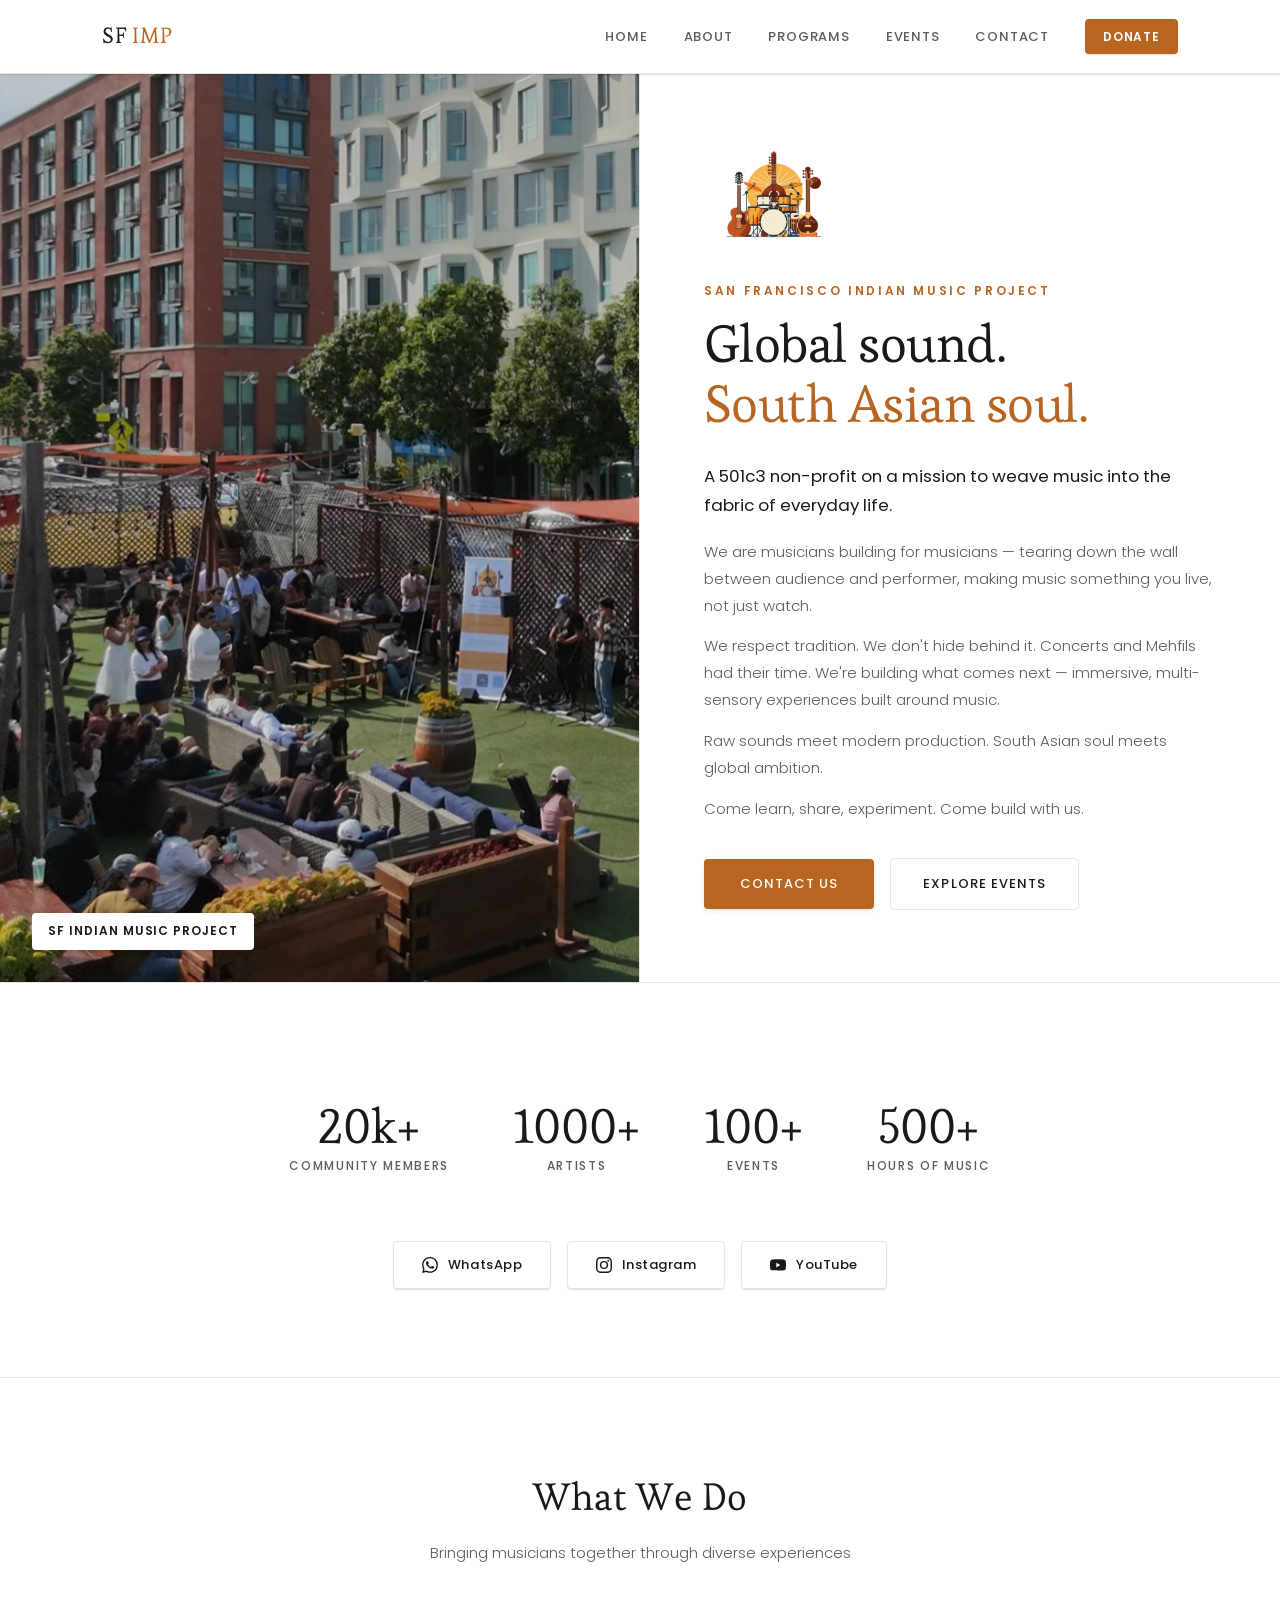
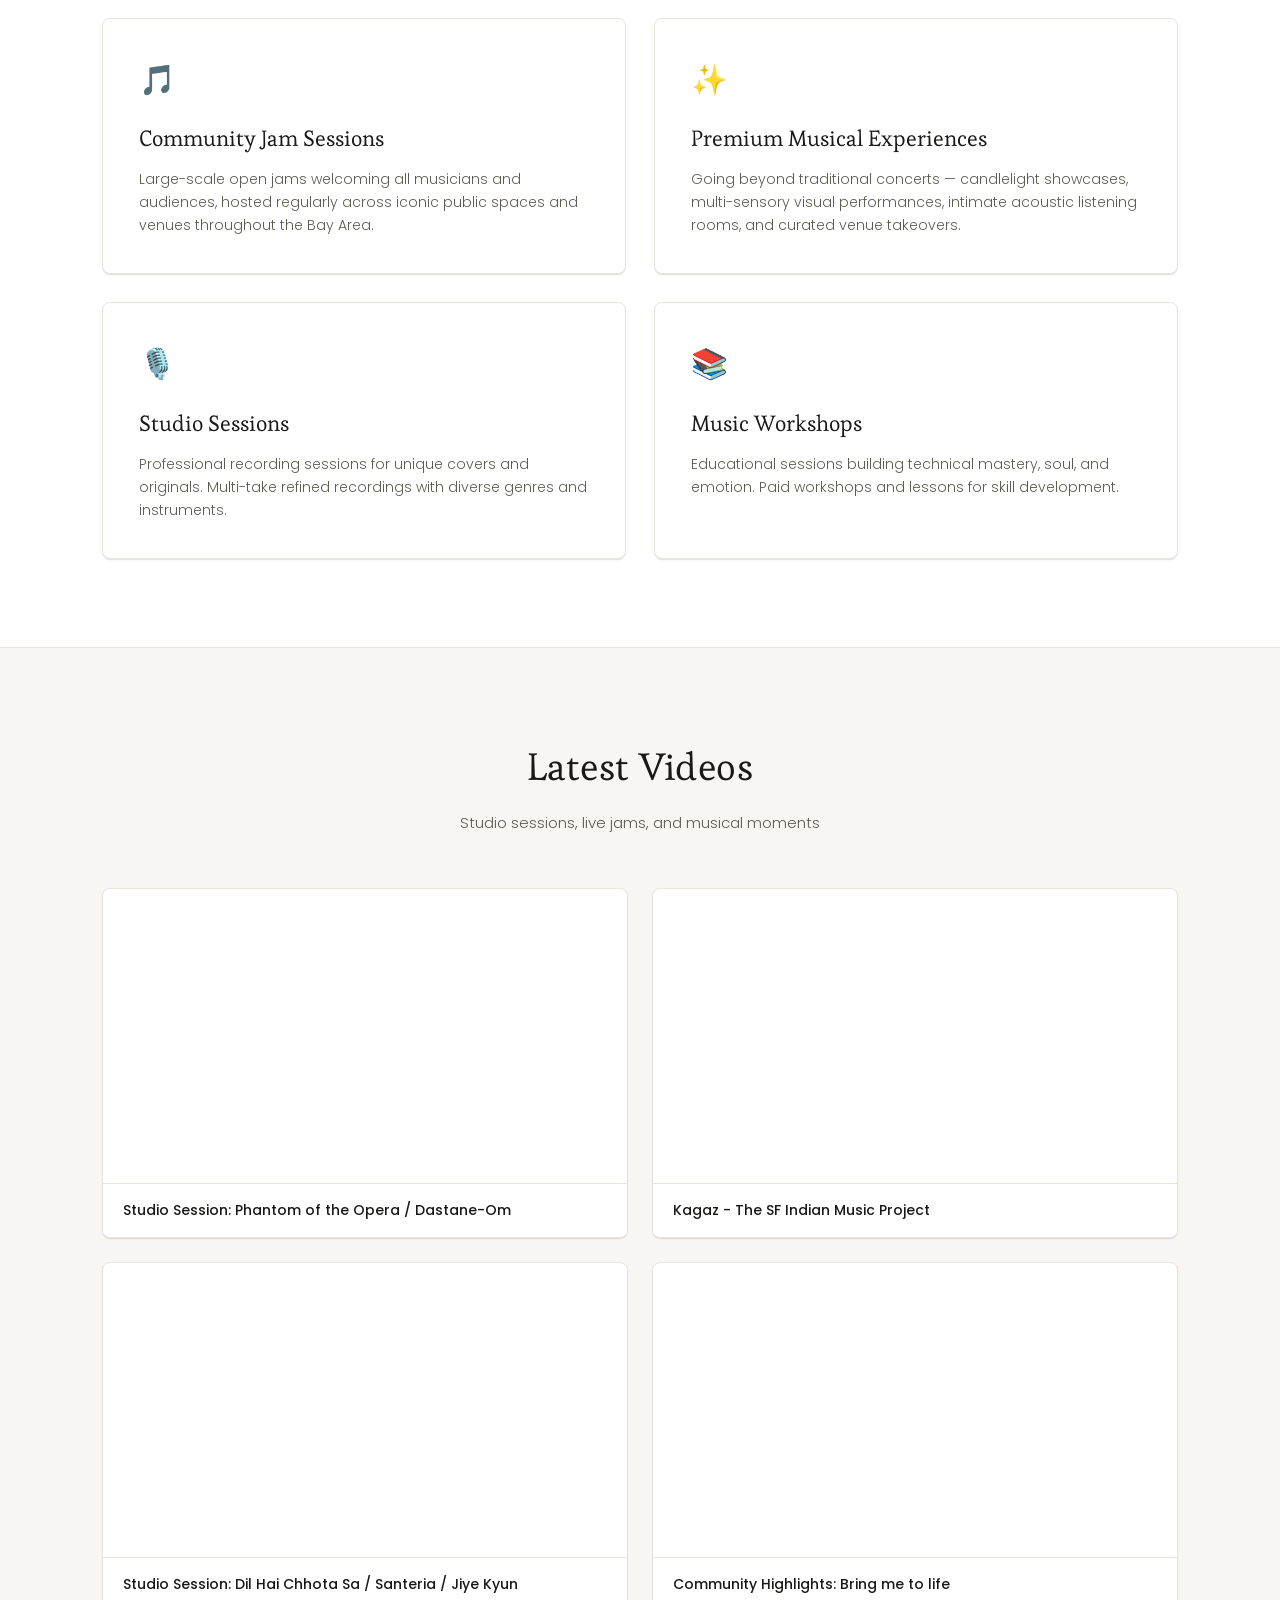
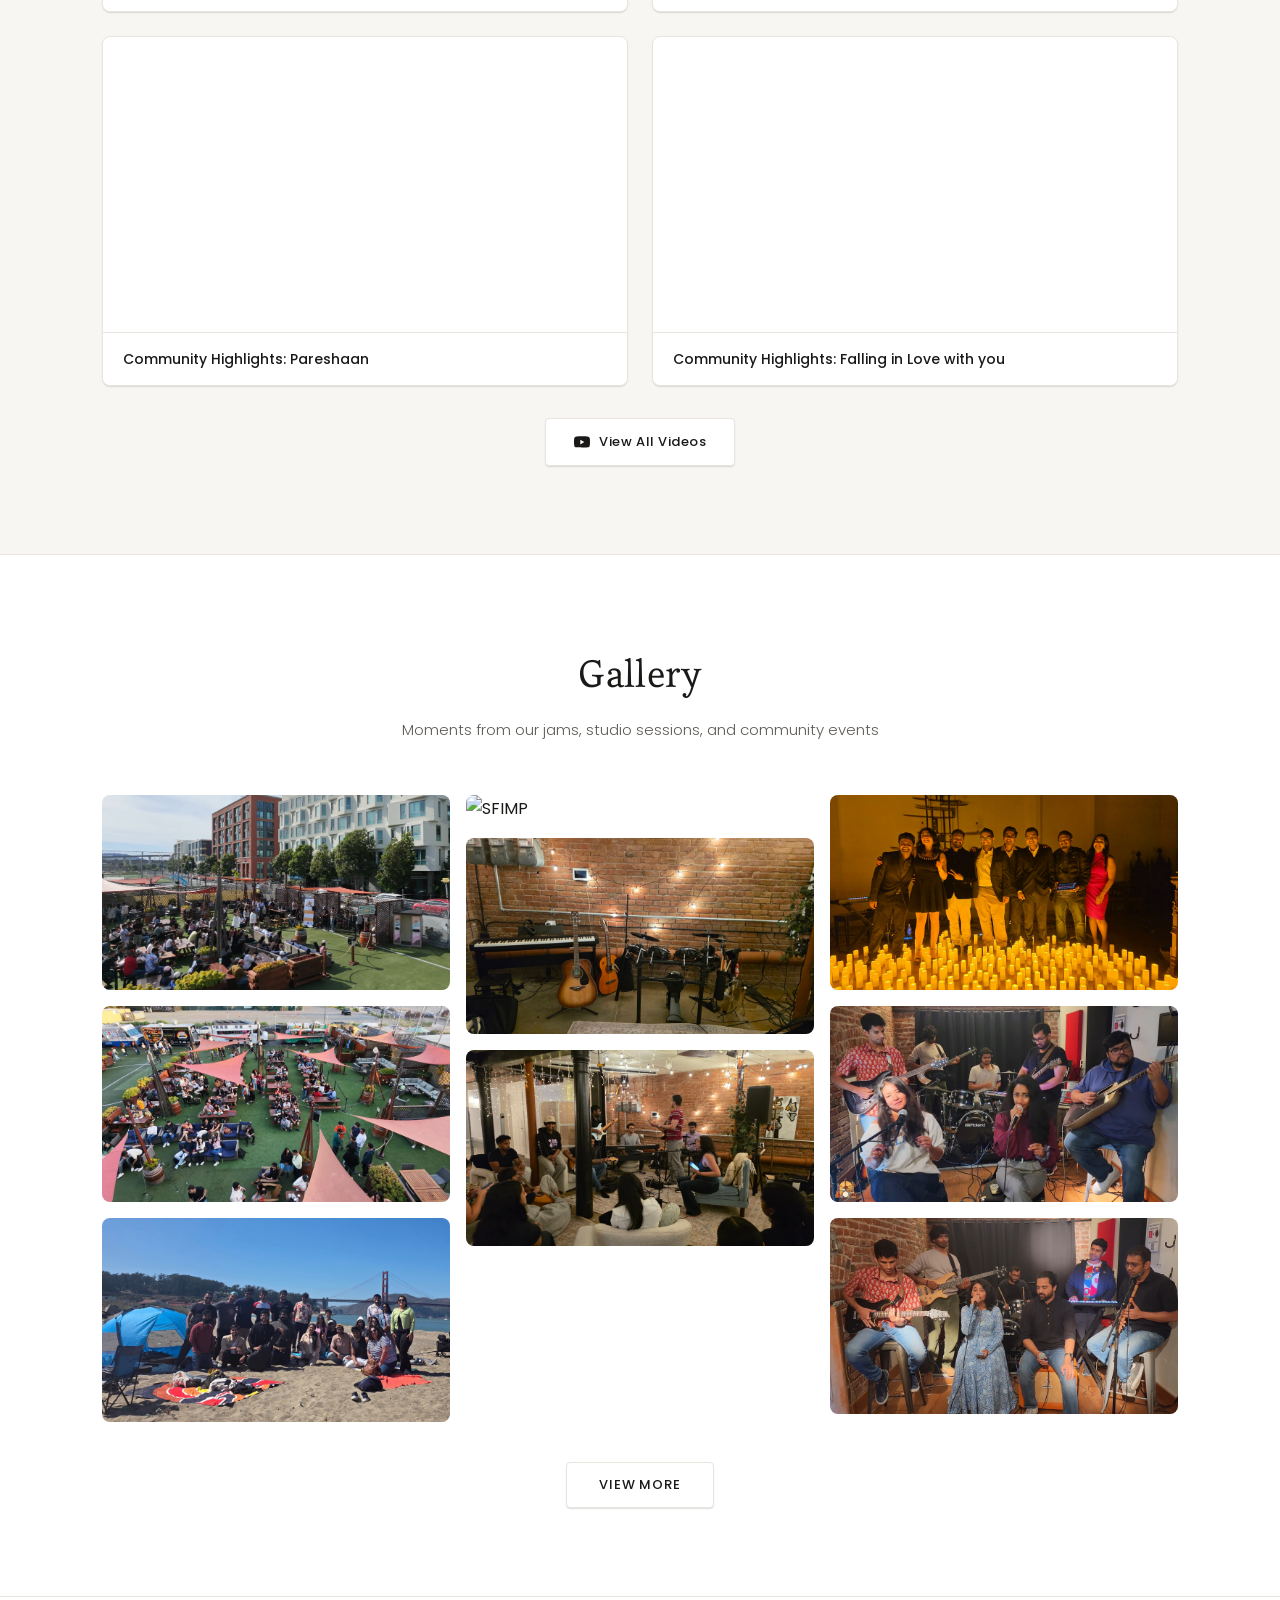
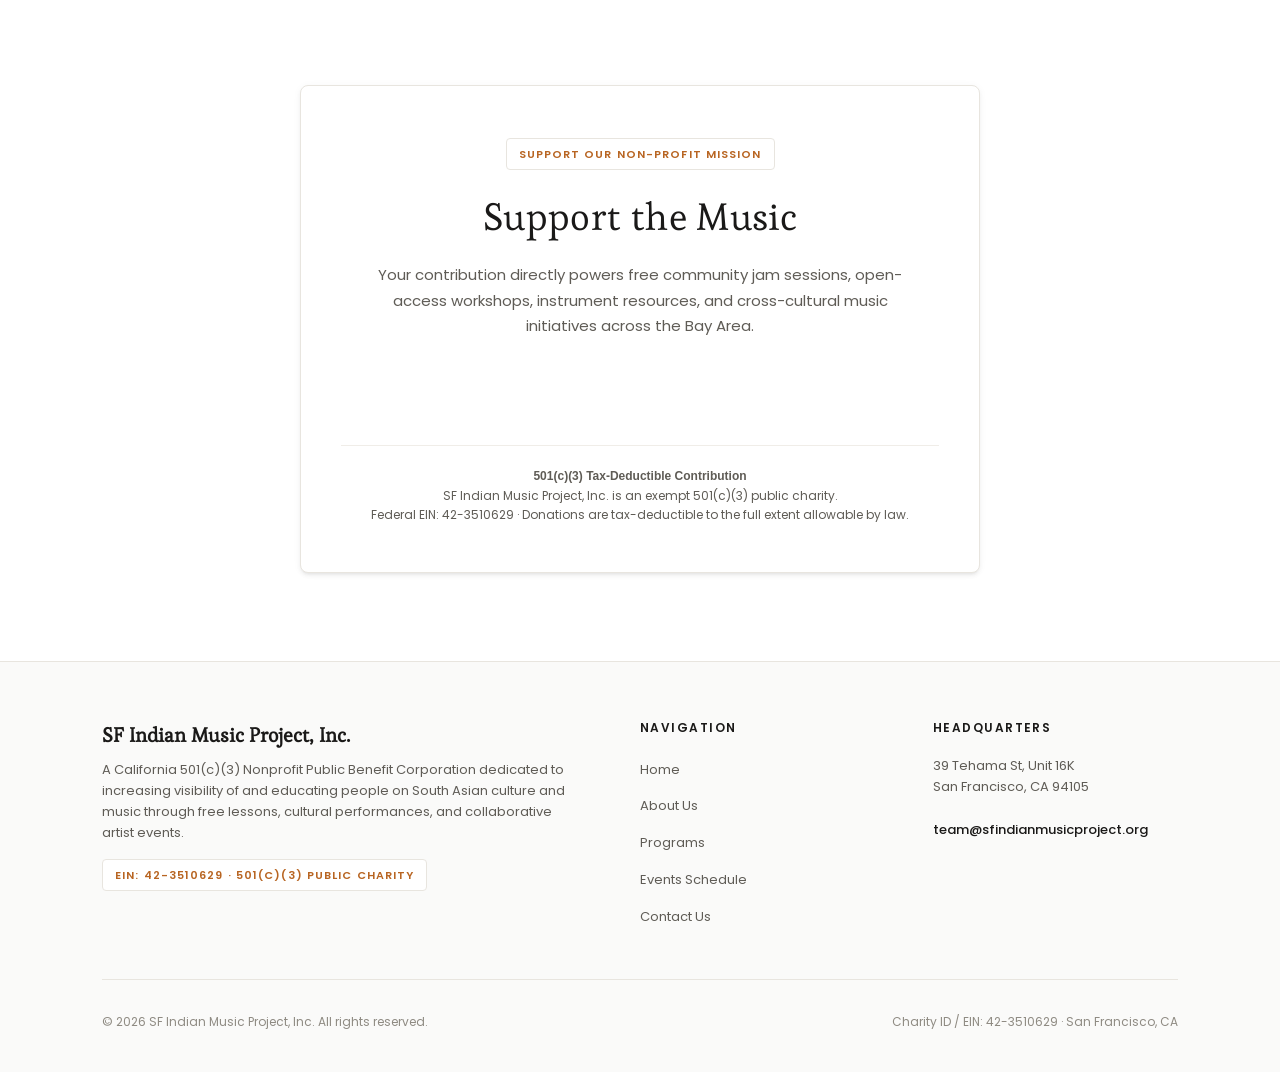
==== commit aa5f2d31: "Add PayPal & Venmo 501c3 donation section and header donate CTA" ====
--- a/index.html
+++ b/index.html
@@ -29,6 +29,7 @@
                 <a href="programs.html">Programs</a>
                 <a href="events.html">Events</a>
                 <a href="contact.html">Contact</a>
+                <a href="#donate" class="h2-nav-donate-btn">Donate</a>
             </div>
             <button class="h2-nav-toggle" id="h2-nav-toggle" aria-label="Toggle navigation menu">
                 <span></span>
@@ -165,6 +166,30 @@
         </div>
     </section>
 
+    <!-- Donation Section -->
+    <section id="donate" class="h2-section h2-donate-section">
+        <div class="container">
+            <div class="h2-donate-card">
+                <span class="h2-footer-legal-badge" style="margin-bottom: 1rem;">Support Our Non-Profit Mission</span>
+                <h2 class="h2-section-title" style="margin-bottom: 0.75rem;">Support the Music</h2>
+                <p style="font-size: 0.9375rem; color: var(--text-light); line-height: 1.7; max-width: 540px; margin: 0 auto;">
+                    Your contribution directly powers free community jam sessions, open-access workshops, instrument resources, and cross-cultural music initiatives across the Bay Area.
+                </p>
+
+                <!-- PayPal & Venmo Hosted Container -->
+                <div class="h2-donate-paypal-box">
+                    <div id="paypal-container-BTTQF93URDWAC"></div>
+                </div>
+
+                <div class="h2-donate-meta">
+                    <strong>501(c)(3) Tax-Deductible Contribution</strong><br>
+                    SF Indian Music Project, Inc. is an exempt 501(c)(3) public charity.<br>
+                    Federal EIN: 42-3510629 · Donations are tax-deductible to the full extent allowable by law.
+                </div>
+            </div>
+        </div>
+    </section>
+
     <!-- Footer -->
     <footer class="h2-footer">
         <div class="container">
@@ -202,6 +227,16 @@
 
     <script src="epk_images.js"></script>
     <script src="youtube_videos.js"></script>
+    <!-- PayPal Hosted Buttons SDK -->
+    <script src="https://www.paypal.com/sdk/js?client-id=BAAvOERr1aq-qr-B3_H_5F0LGxuo_iZhvC2mz618bf6_qgNXh3JF4XQyYRNlVmlfgZAeKLxBKYXagzrBjQ&components=hosted-buttons&enable-funding=venmo&currency=USD"></script>
+    <script>
+    // Initialize PayPal Hosted Button
+    if (window.paypal && paypal.HostedButtons) {
+        paypal.HostedButtons({
+            hostedButtonId: "BTTQF93URDWAC",
+        }).render("#paypal-container-BTTQF93URDWAC");
+    }
+    </script>
     <script>
     // home2.js — Clean minimal page logic
 
--- a/home2.css
+++ b/home2.css
@@ -1046,6 +1046,63 @@
     }
 }
 
+/* ── Donation Section (501c3 Tax-Deductible) ── */
+.h2-donate-section {
+    background: #FFFFFF;
+    border-top: 1px solid var(--border);
+}
+
+.h2-donate-card {
+    background: #FFFFFF;
+    border: 1px solid var(--border);
+    border-radius: var(--radius);
+    padding: 3rem 2.5rem;
+    box-shadow: var(--elevation-2);
+    text-align: center;
+    max-width: 680px;
+    margin: 0 auto;
+}
+
+.h2-donate-paypal-box {
+    margin: 2rem auto 1.5rem;
+    min-height: 50px;
+    display: flex;
+    justify-content: center;
+    align-items: center;
+}
+
+.h2-donate-meta {
+    font-size: 0.75rem;
+    color: var(--text-light);
+    line-height: 1.6;
+    margin-top: 1.25rem;
+    padding-top: 1.25rem;
+    border-top: 1px solid var(--border-light);
+}
+
+.h2-nav-donate-btn {
+    display: inline-flex;
+    align-items: center;
+    padding: 0.45rem 1.15rem;
+    background: var(--accent);
+    color: #FFFFFF !important;
+    border-radius: var(--radius-sm);
+    font-size: 0.75rem !important;
+    font-weight: 600 !important;
+    letter-spacing: 0.08em;
+    text-transform: uppercase;
+    text-decoration: none;
+    box-shadow: var(--elevation-1);
+    transition: all 0.2s cubic-bezier(0.4, 0, 0.2, 1);
+}
+
+.h2-nav-donate-btn:hover {
+    background: var(--accent-hover);
+    color: #FFFFFF !important;
+    box-shadow: var(--elevation-2);
+    transform: translateY(-1px);
+}
+
 /* ── No-events ── */
 .h2-no-events {
     text-align: center;
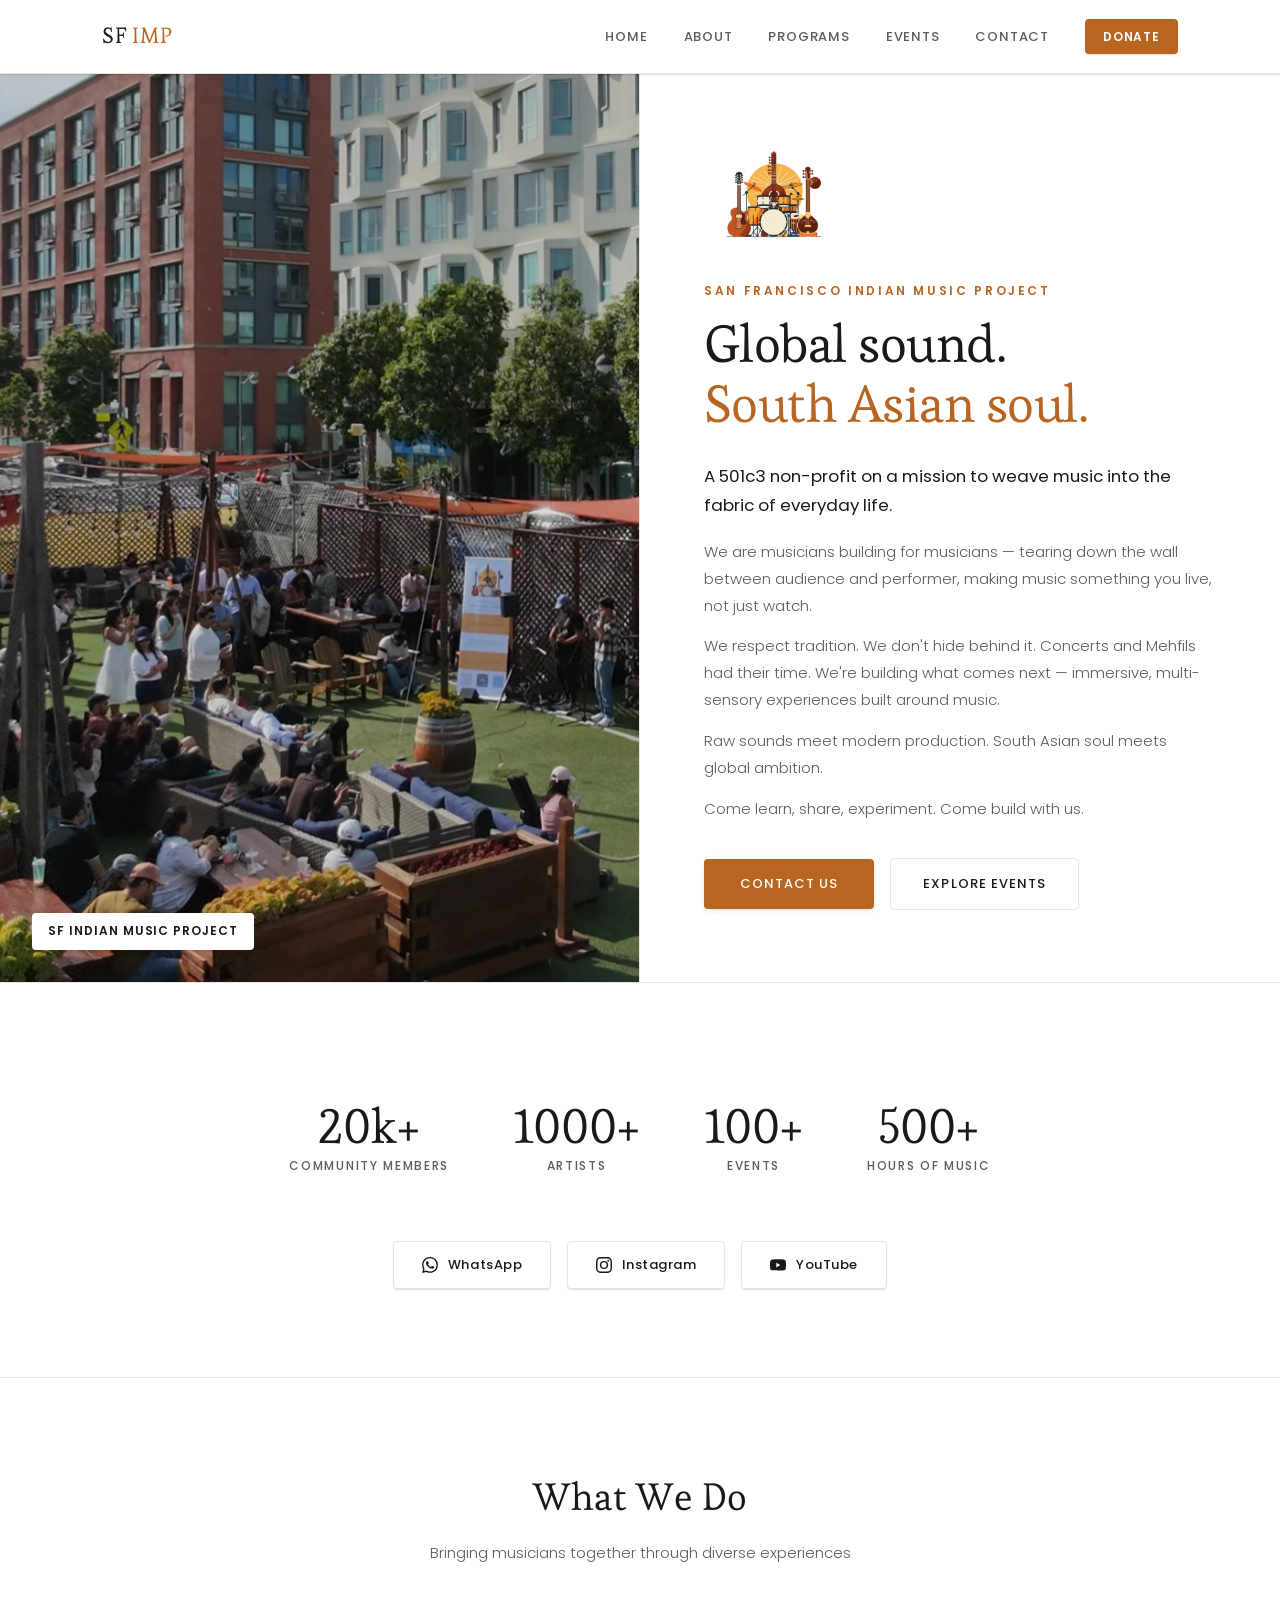
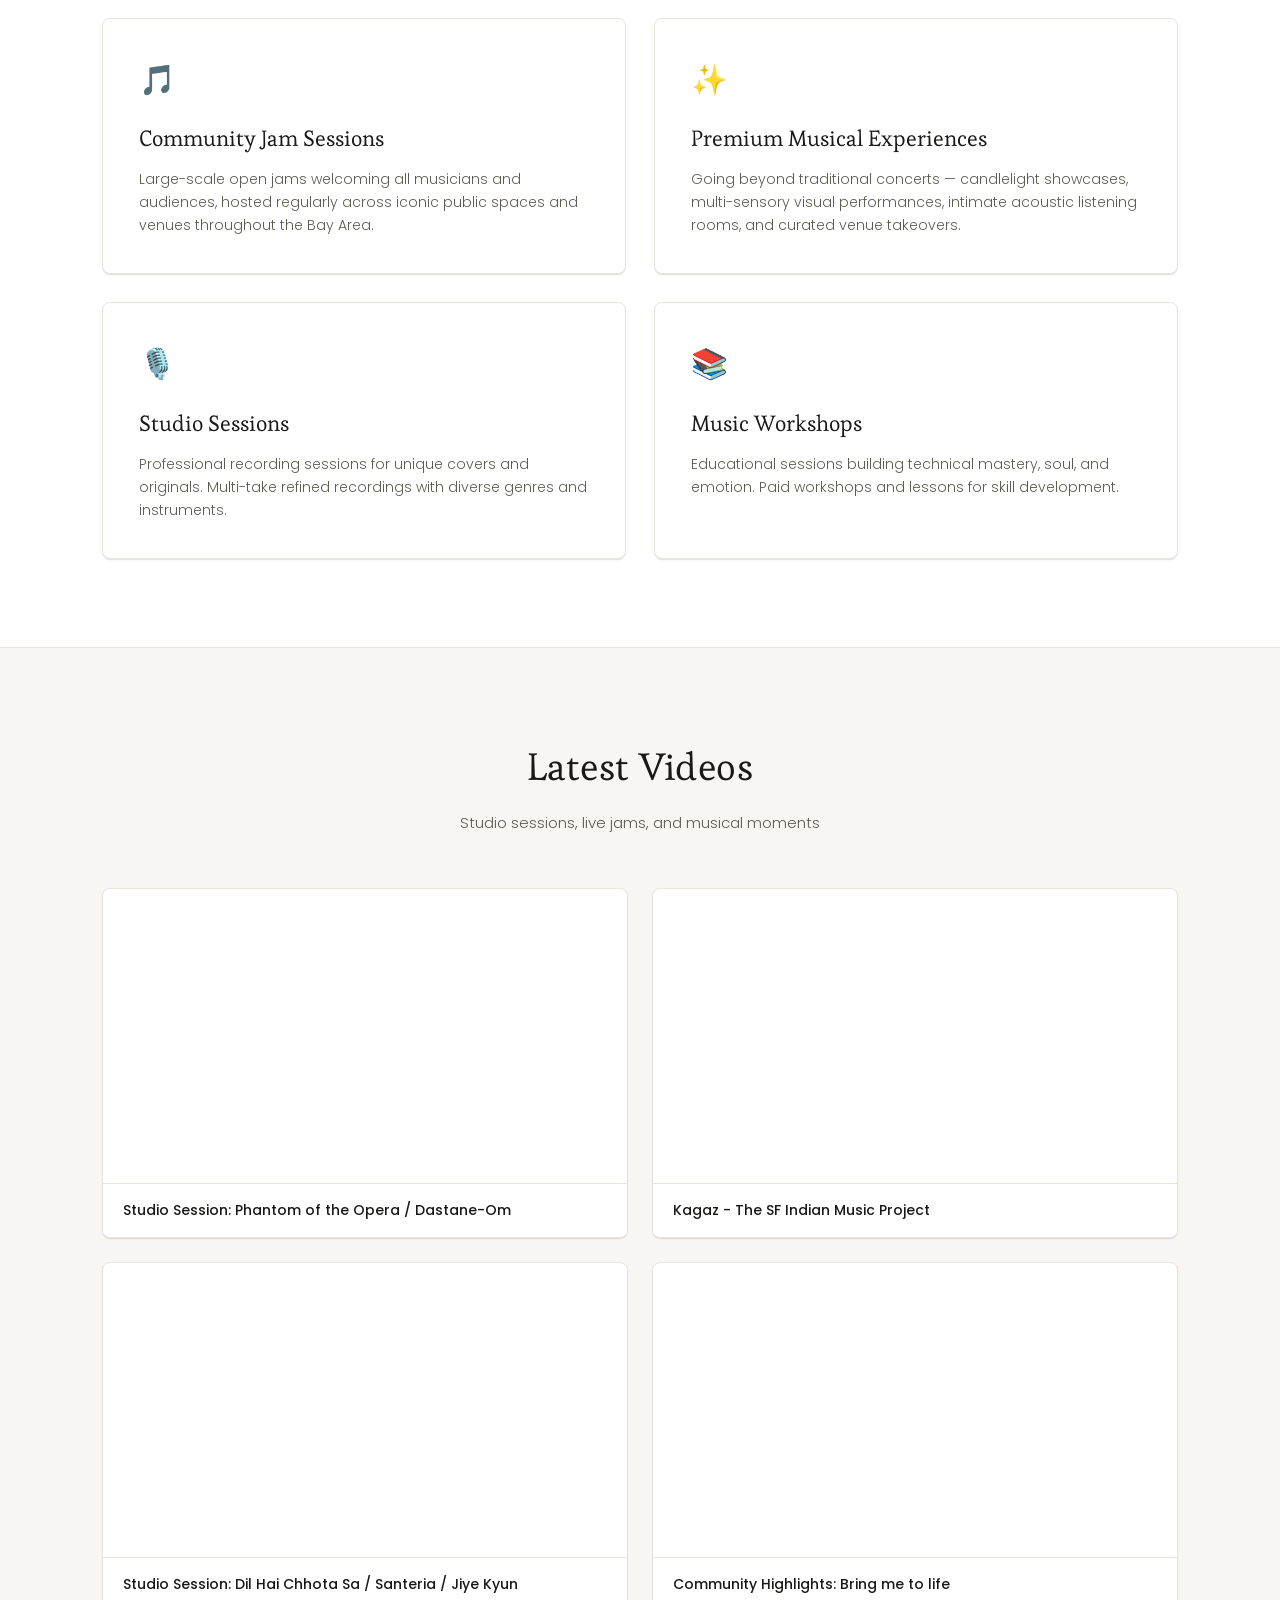
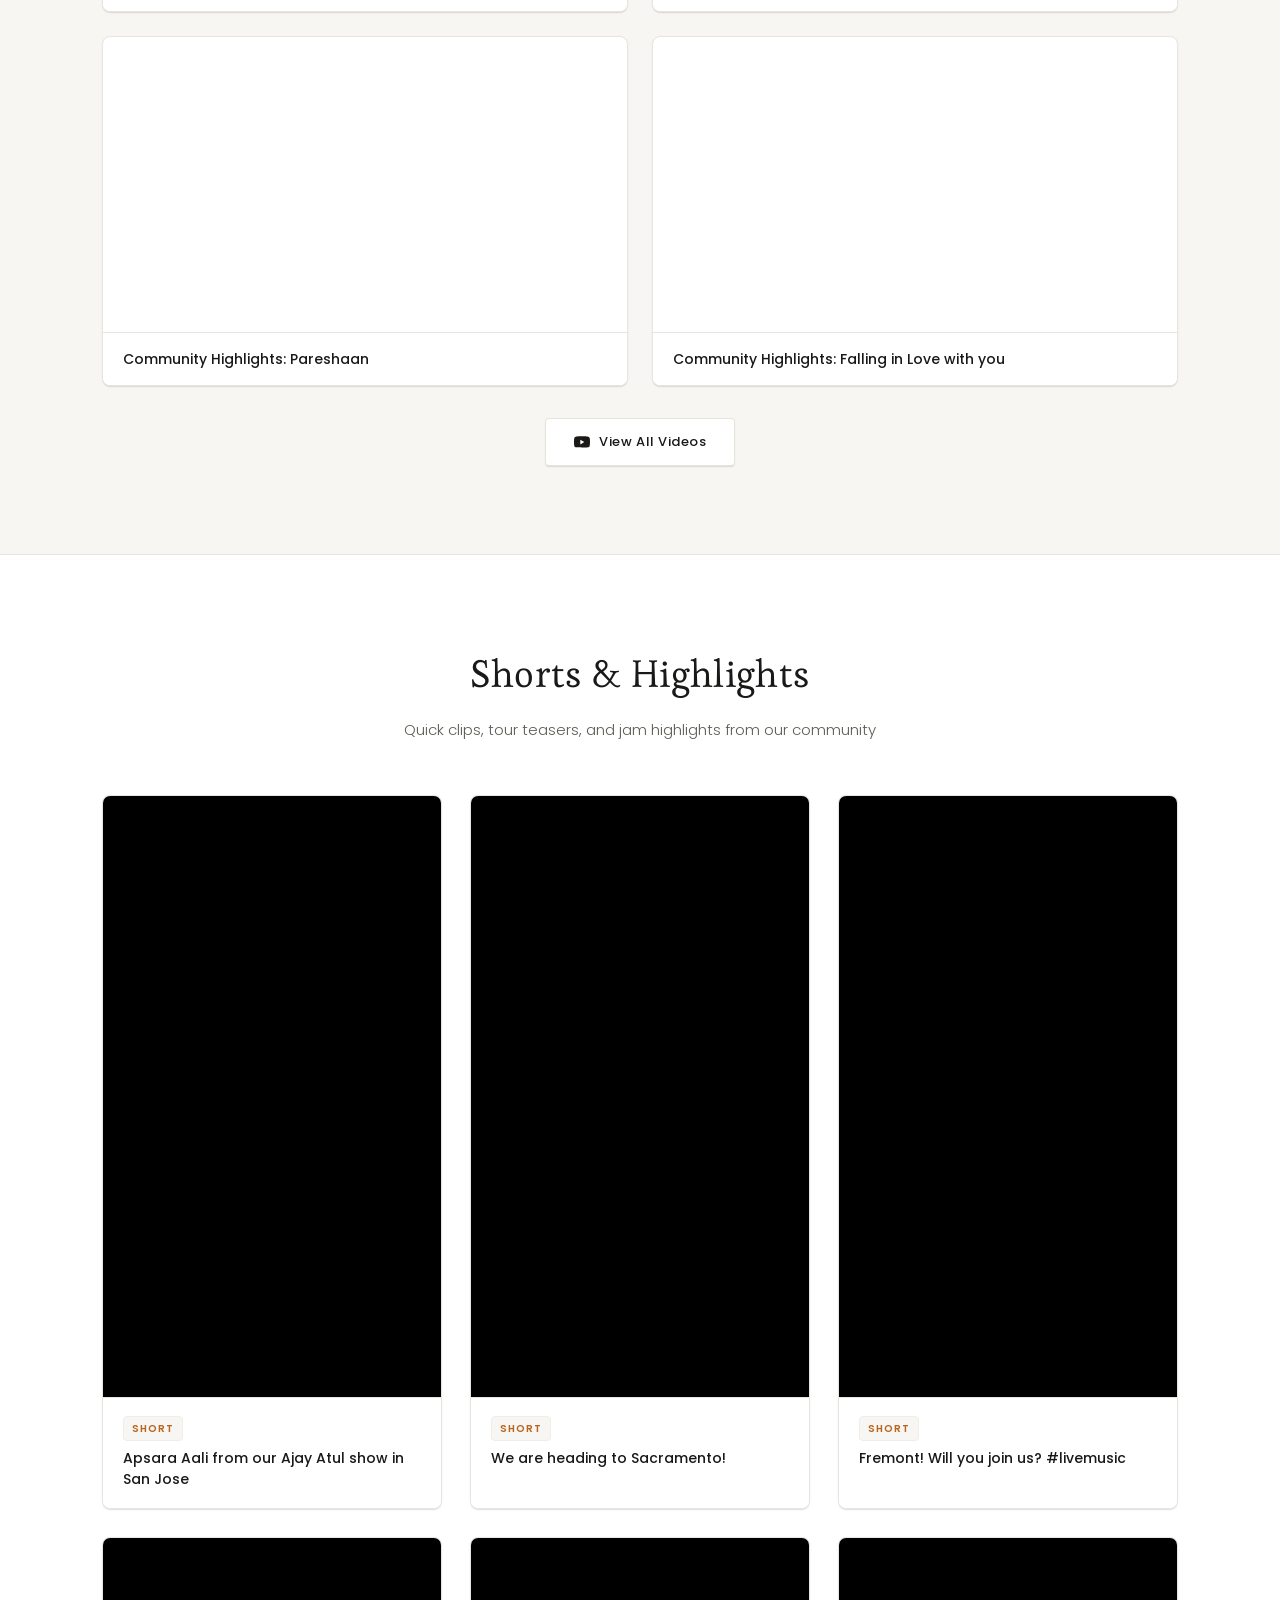
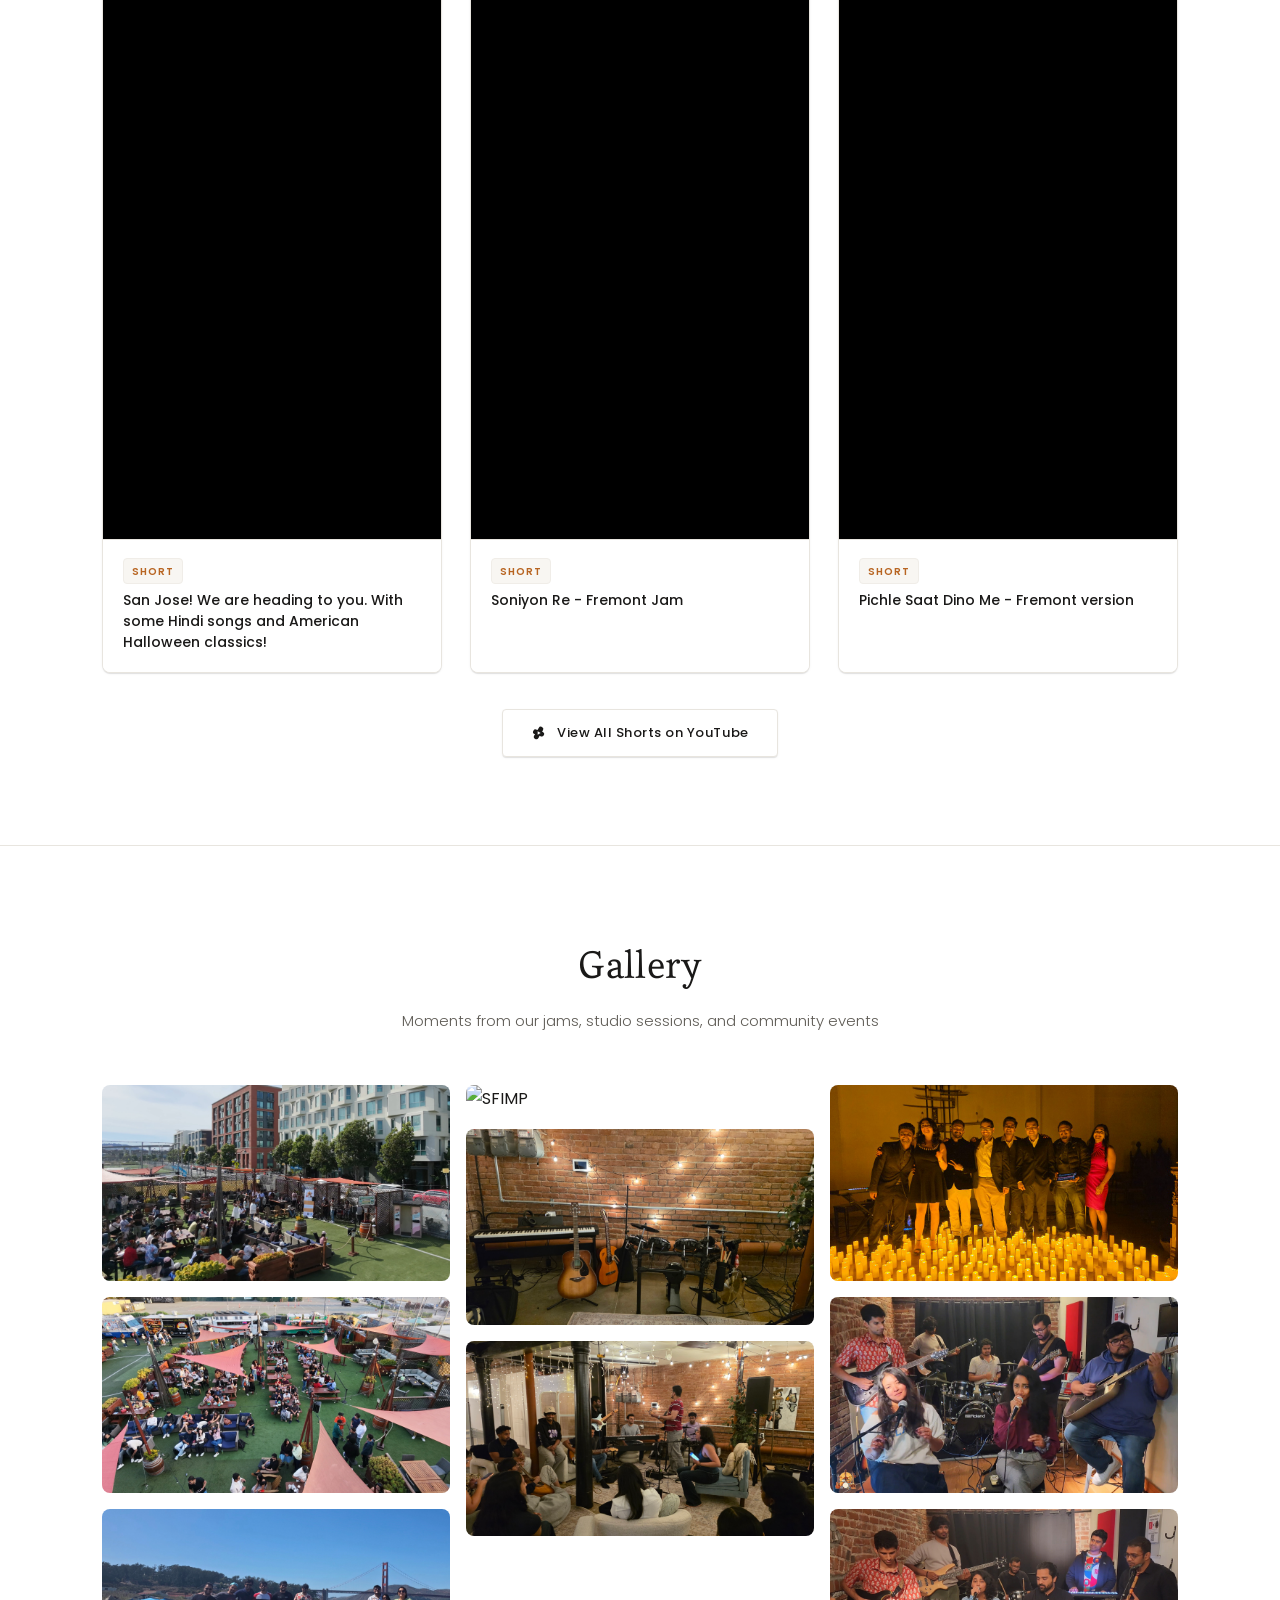
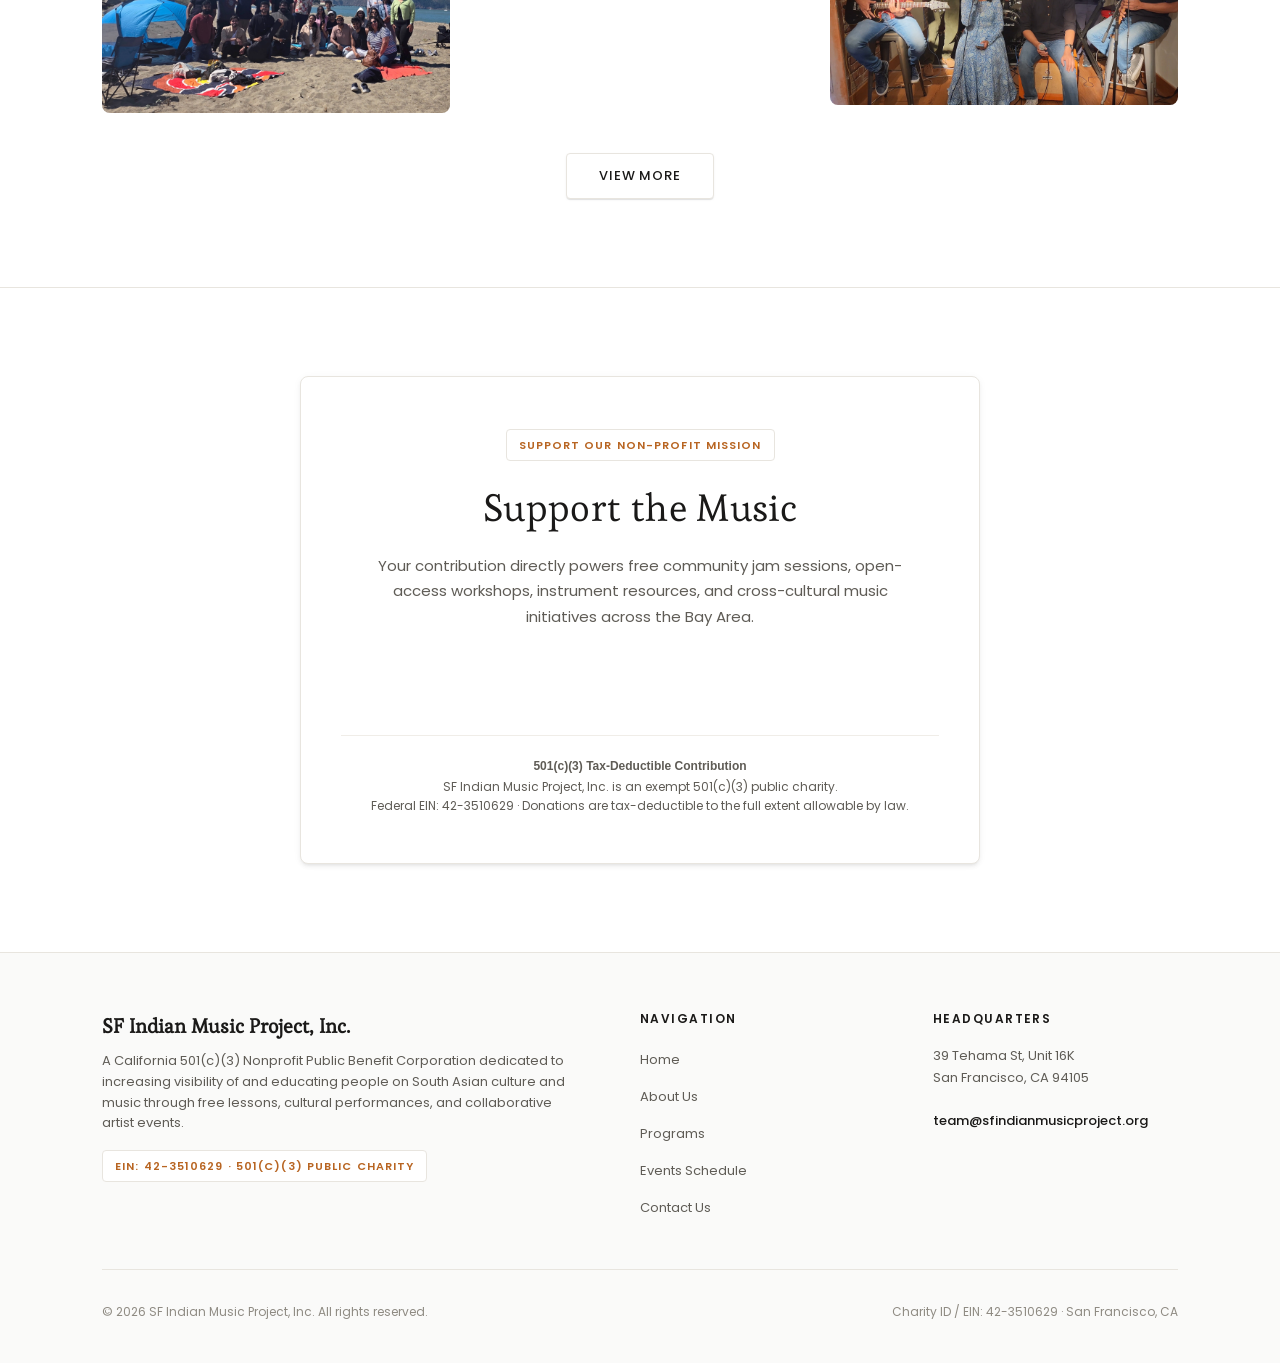
==== commit 9f41f80f: "Add YouTube Shorts section with vertical layout and update automated daily fetch pipeline" ====
--- a/index.html
+++ b/index.html
@@ -10,7 +10,7 @@
     <link rel="preconnect" href="https://fonts.googleapis.com">
     <link rel="preconnect" href="https://fonts.gstatic.com" crossorigin>
     <link href="https://fonts.googleapis.com/css2?family=Esteban&family=Poppins:ital,wght@0,300;0,400;0,500;0,600;0,700;1,400;1,500&display=swap" rel="stylesheet">
-    <link rel="stylesheet" href="home2.css?v=20261004a">
+    <link rel="stylesheet" href="home2.css?v=20261006a">
 </head>
 
 <body>
@@ -156,6 +156,21 @@
         </div>
     </section>
 
+    <!-- Shorts -->
+    <section id="shorts" class="h2-section h2-shorts-bg">
+        <div class="container">
+            <h2 class="h2-section-title">Shorts & Highlights</h2>
+            <p class="h2-section-sub">Quick clips, tour teasers, and jam highlights from our community</p>
+            <div class="h2-shorts-grid" id="h2-shorts-grid"></div>
+            <div style="text-align:center; margin-top:2.25rem;">
+                <a href="https://youtube.com/@sfindianmusicproject/shorts" target="_blank" class="h2-social-link" style="display:inline-flex;">
+                    <svg viewBox="0 0 24 24" fill="currentColor" style="width:16px;height:16px;"><path d="M17.77 10.32l-1.2-.5L18 8.06a3.74 3.74 0 0 0-1.4-5.04 3.7 3.7 0 0 0-5.06 1.44L9.8 7.6 8.6 7.1a3.74 3.74 0 0 0-5.04 1.4 3.7 3.7 0 0 0 1.44 5.06l1.2.5-1.44 1.76a3.74 3.74 0 0 0 1.4 5.04 3.7 3.7 0 0 0 5.06-1.44l1.74-3.14 1.2.5a3.74 3.74 0 0 0 5.04-1.4 3.7 3.7 0 0 0-1.43-5.06zM10 14.5v-5l4.5 2.5-4.5 2.5z"/></svg>
+                    View All Shorts on YouTube
+                </a>
+            </div>
+        </div>
+    </section>
+
     <!-- Gallery -->
     <section id="gallery" class="h2-section h2-gallery-bg">
         <div class="container">
@@ -227,15 +242,46 @@
 
     <script src="epk_images.js"></script>
     <script src="youtube_videos.js"></script>
+    <script src="youtube_shorts.js"></script>
     <!-- PayPal Hosted Buttons SDK -->
     <script src="https://www.paypal.com/sdk/js?client-id=BAAvOERr1aq-qr-B3_H_5F0LGxuo_iZhvC2mz618bf6_qgNXh3JF4XQyYRNlVmlfgZAeKLxBKYXagzrBjQ&components=hosted-buttons&enable-funding=venmo&currency=USD"></script>
     <script>
-    // Initialize PayPal Hosted Button
-    if (window.paypal && paypal.HostedButtons) {
-        paypal.HostedButtons({
-            hostedButtonId: "BTTQF93URDWAC",
-        }).render("#paypal-container-BTTQF93URDWAC");
-    }
+    // Initialize PayPal Hosted Button safely
+    (function initPayPal() {
+        const renderBtn = () => {
+            if (window.paypal && typeof paypal.HostedButtons === 'function') {
+                paypal.HostedButtons({
+                    hostedButtonId: "BTTQF93URDWAC",
+                }).render("#paypal-container-BTTQF93URDWAC").catch(err => {
+                    console.warn("PayPal render issue:", err);
+                    showFallback();
+                });
+            } else {
+                setTimeout(initPayPal, 200);
+            }
+        };
+
+        function showFallback() {
+            const container = document.getElementById('paypal-container-BTTQF93URDWAC');
+            if (container && !container.hasChildNodes()) {
+                container.innerHTML = `
+                    <a href="https://www.paypal.com/ncp/payment/BTTQF93URDWAC" target="_blank" rel="noopener noreferrer" class="h2-donate-fallback-btn">
+                        <svg viewBox="0 0 24 24" fill="currentColor" style="width:18px;height:18px;"><path d="M7.076 21.337H2.47a.641.641 0 0 1-.633-.74L4.944 3.72a.642.642 0 0 1 .632-.544h7.521c3.96 0 6.645 1.83 6.012 5.795-.544 3.407-3.04 5.342-6.577 5.342H9.957l-1.077 6.48a.642.642 0 0 1-.632.544H7.076z"/></svg>
+                        Donate with PayPal or Venmo
+                    </a>
+                `;
+            }
+        }
+
+        // Wait for DOM & SDK
+        if (document.readyState === 'loading') {
+            document.addEventListener('DOMContentLoaded', renderBtn);
+        } else {
+            renderBtn();
+        }
+        // Fallback safety timeout if PayPal SDK takes > 4s or is blocked by ad-blocker
+        setTimeout(showFallback, 4000);
+    })();
     </script>
     <script>
     // home2.js — Clean minimal page logic
@@ -295,6 +341,35 @@
         `).join('');
     })();
 
+    // Shorts
+    (function() {
+        const grid = document.getElementById('h2-shorts-grid');
+        if (!grid || typeof youtubeShorts === 'undefined') return;
+
+        function escapeHtml(text) {
+            const div = document.createElement('div');
+            div.textContent = text || '';
+            return div.innerHTML;
+        }
+
+        if (!youtubeShorts.length) return;
+
+        grid.innerHTML = youtubeShorts.map((s) => `
+            <div class="h2-short-card">
+                <iframe src="https://www.youtube.com/embed/${s.id}" 
+                        title="${escapeHtml(s.title)}" 
+                        frameborder="0" 
+                        allow="accelerometer; autoplay; clipboard-write; encrypted-media; gyroscope; picture-in-picture" 
+                        allowfullscreen 
+                        loading="lazy"></iframe>
+                <div class="h2-short-info">
+                    <span class="h2-short-badge">Short</span>
+                    <div class="h2-short-caption">${escapeHtml(s.title)}</div>
+                </div>
+            </div>
+        `).join('');
+    })();
+
     // Gallery
     (function() {
         const container = document.getElementById('h2-gallery');
--- a/home2.css
+++ b/home2.css
@@ -843,6 +843,80 @@
     text-overflow: ellipsis;
 }
 
+/* ── YouTube Shorts ── */
+.h2-shorts-bg { background: #FFFFFF; }
+
+.h2-shorts-grid {
+    display: grid;
+    grid-template-columns: repeat(3, 1fr);
+    gap: 1.75rem;
+}
+
+@media (max-width: 900px) {
+    .h2-shorts-grid { grid-template-columns: repeat(2, 1fr); }
+}
+
+@media (max-width: 560px) {
+    .h2-shorts-grid { grid-template-columns: 1fr; }
+}
+
+.h2-short-card {
+    border-radius: var(--radius);
+    overflow: hidden;
+    background: var(--bg-card);
+    border: 1px solid var(--border);
+    box-shadow: var(--elevation-1);
+    transition: all 0.25s cubic-bezier(0.4, 0, 0.2, 1);
+    display: flex;
+    flex-direction: column;
+}
+
+.h2-short-card:hover {
+    box-shadow: var(--elevation-3);
+    border-color: var(--accent);
+    transform: translateY(-2px);
+}
+
+.h2-short-card iframe {
+    display: block;
+    width: 100%;
+    aspect-ratio: 9/16;
+    border: none;
+    background: #000000;
+}
+
+.h2-short-info {
+    padding: 1.15rem 1.25rem;
+    background: #FFFFFF;
+    border-top: 1px solid var(--border);
+    display: flex;
+    flex-direction: column;
+    gap: 0.4rem;
+    flex: 1;
+}
+
+.h2-short-badge {
+    display: inline-block;
+    align-self: flex-start;
+    font-size: 0.625rem;
+    font-weight: 600;
+    text-transform: uppercase;
+    letter-spacing: 0.1em;
+    color: var(--accent);
+    background: var(--bg-alt);
+    padding: 0.2rem 0.5rem;
+    border-radius: var(--radius-sm);
+    border: 1px solid var(--border-light);
+}
+
+.h2-short-caption {
+    font-size: 0.875rem;
+    font-weight: 500;
+    color: var(--text);
+    line-height: 1.5;
+    word-wrap: break-word;
+}
+
 /* ── Gallery ── */
 .h2-gallery-bg { background: var(--bg); }
 
@@ -1069,6 +1143,53 @@
     display: flex;
     justify-content: center;
     align-items: center;
+    width: 100%;
+}
+
+.h2-donate-paypal-box > div,
+#paypal-container-BTTQF93URDWAC,
+#paypal-container-BTTQF93URDWAC * {
+    max-width: 100% !important;
+    word-break: normal !important;
+    white-space: normal !important;
+    letter-spacing: normal !important;
+}
+
+#paypal-container-BTTQF93URDWAC {
+    width: 100% !important;
+    max-width: 380px !important;
+    min-width: 280px !important;
+    margin: 0 auto !important;
+    display: block !important;
+}
+
+#paypal-container-BTTQF93URDWAC iframe {
+    width: 100% !important;
+    min-width: 280px !important;
+    display: block !important;
+}
+
+.h2-donate-fallback-btn {
+    display: inline-flex;
+    align-items: center;
+    justify-content: center;
+    gap: 0.6rem;
+    padding: 0.9rem 2.25rem;
+    background: #0070BA;
+    color: #FFFFFF !important;
+    font-size: 0.9375rem;
+    font-weight: 600;
+    border-radius: var(--radius-sm);
+    text-decoration: none;
+    box-shadow: var(--elevation-1);
+    transition: all 0.2s ease;
+    margin-top: 0.5rem;
+}
+
+.h2-donate-fallback-btn:hover {
+    background: #005EA6;
+    box-shadow: var(--elevation-2);
+    transform: translateY(-1px);
 }
 
 .h2-donate-meta {
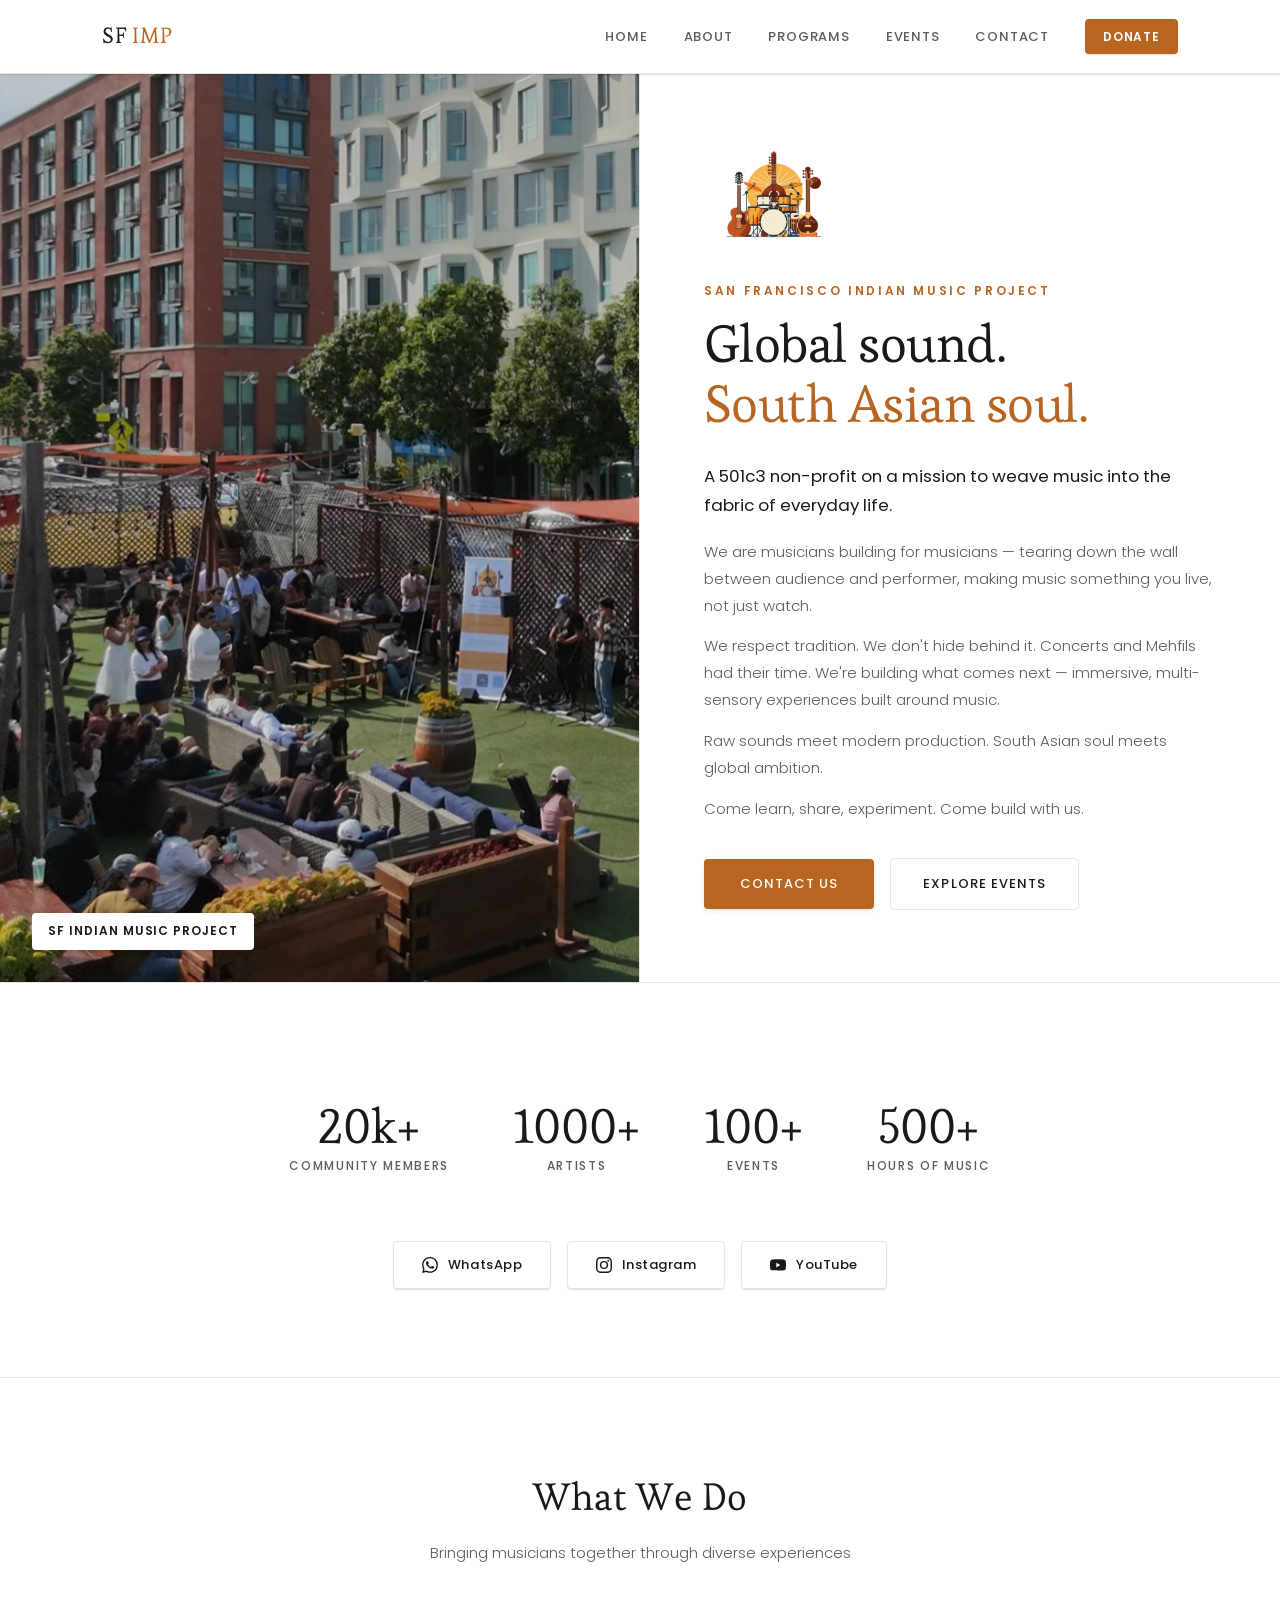
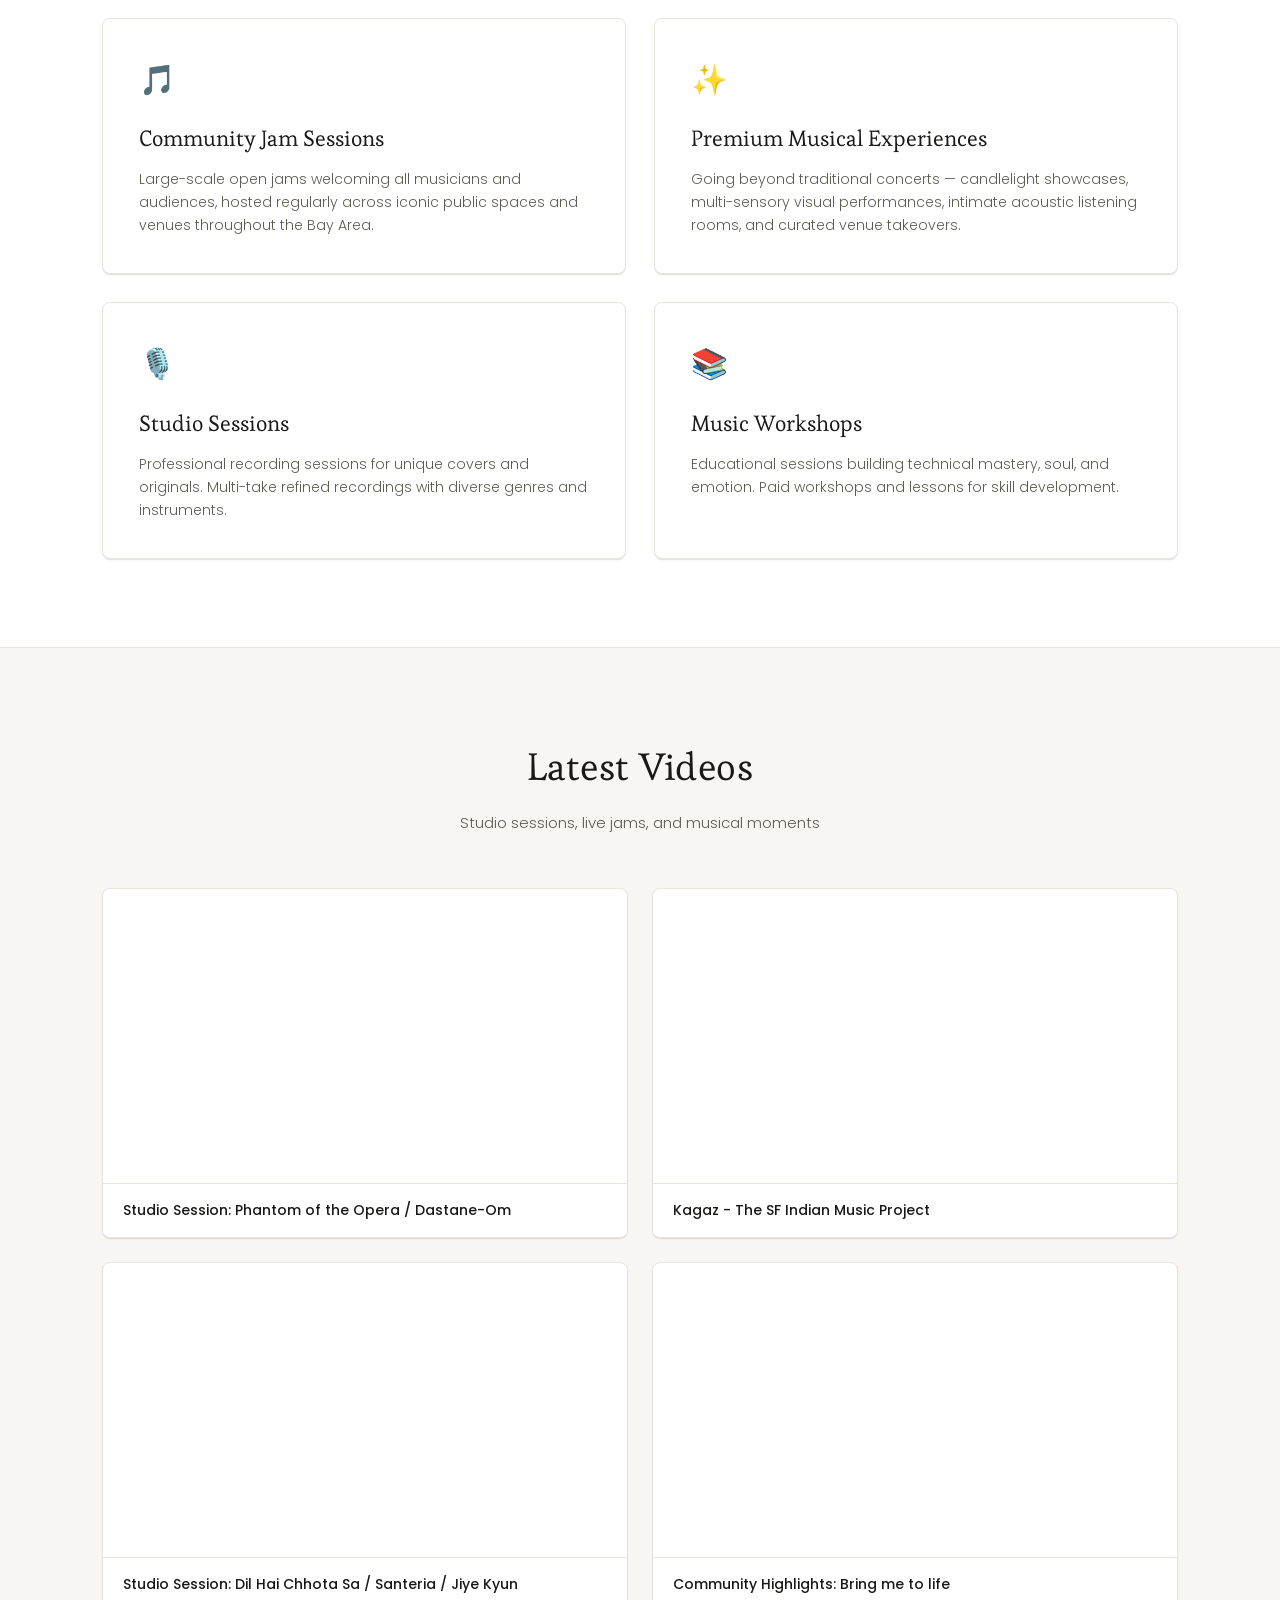
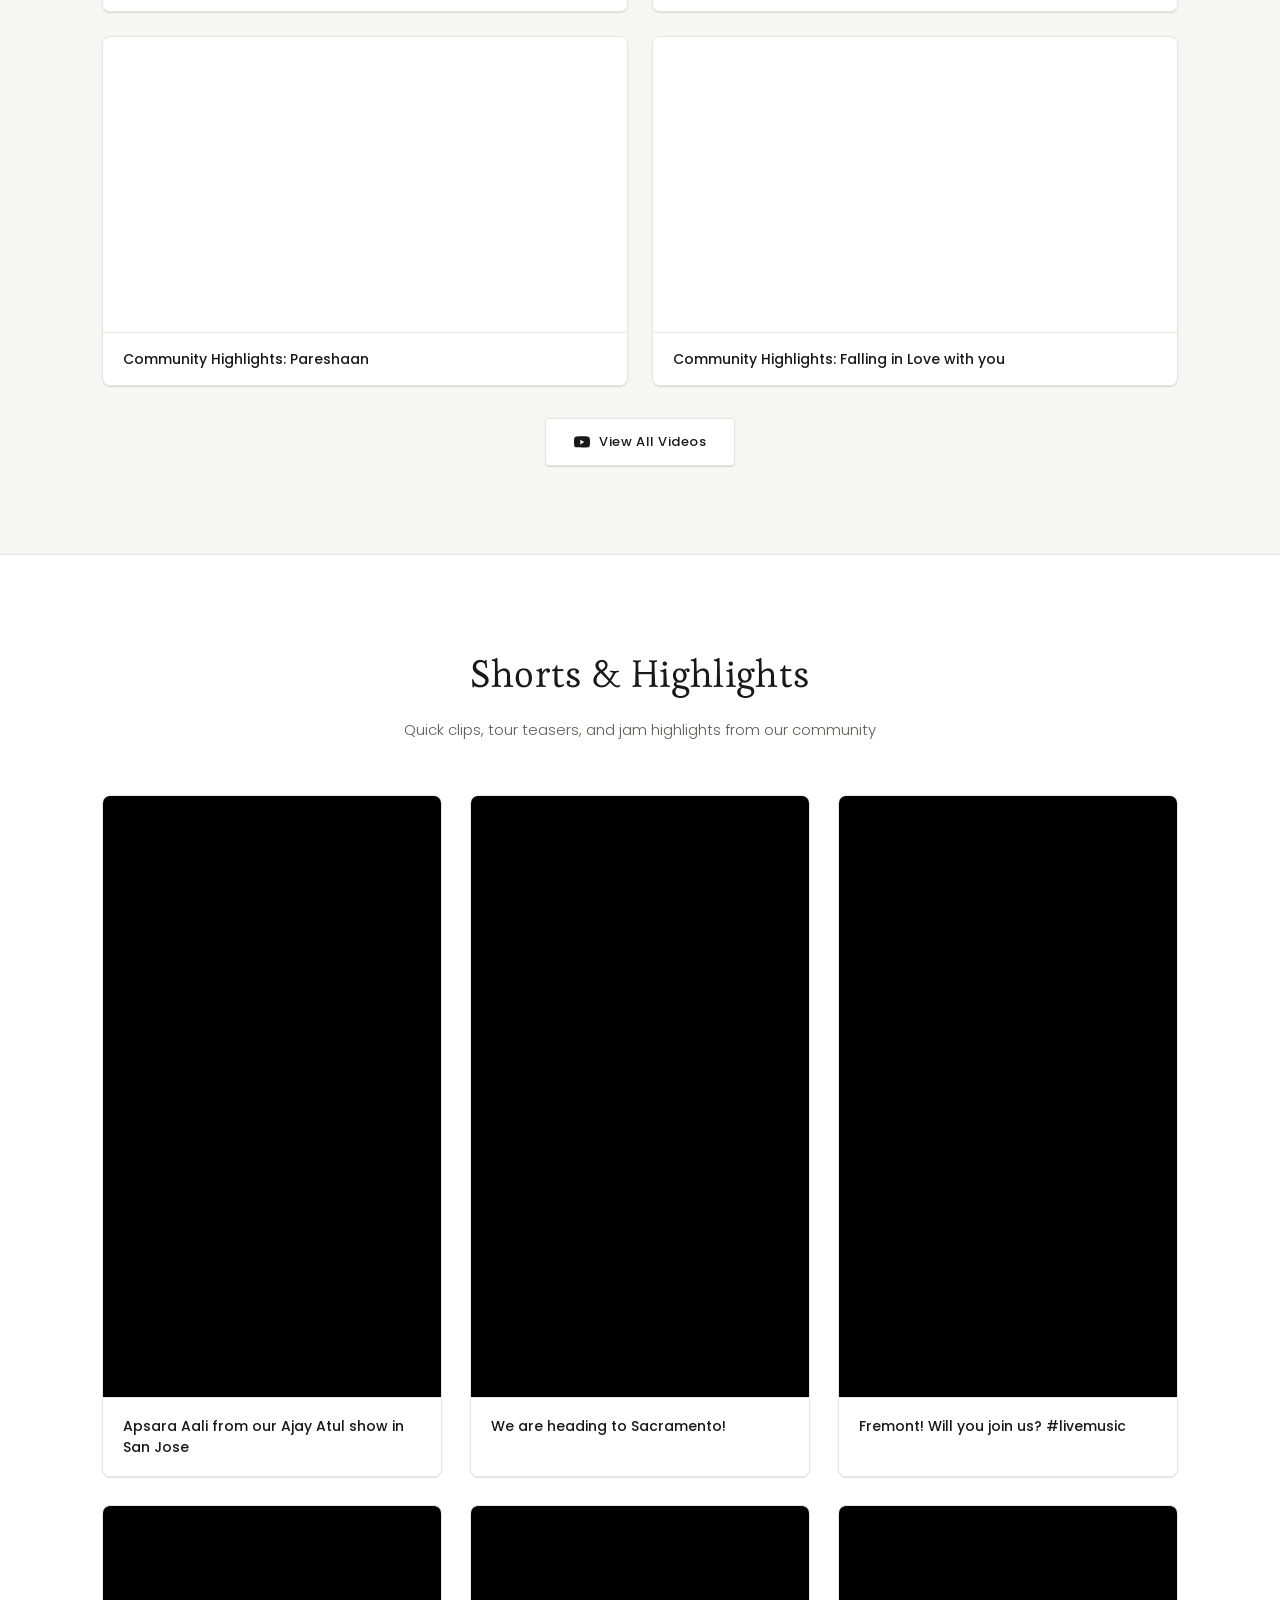
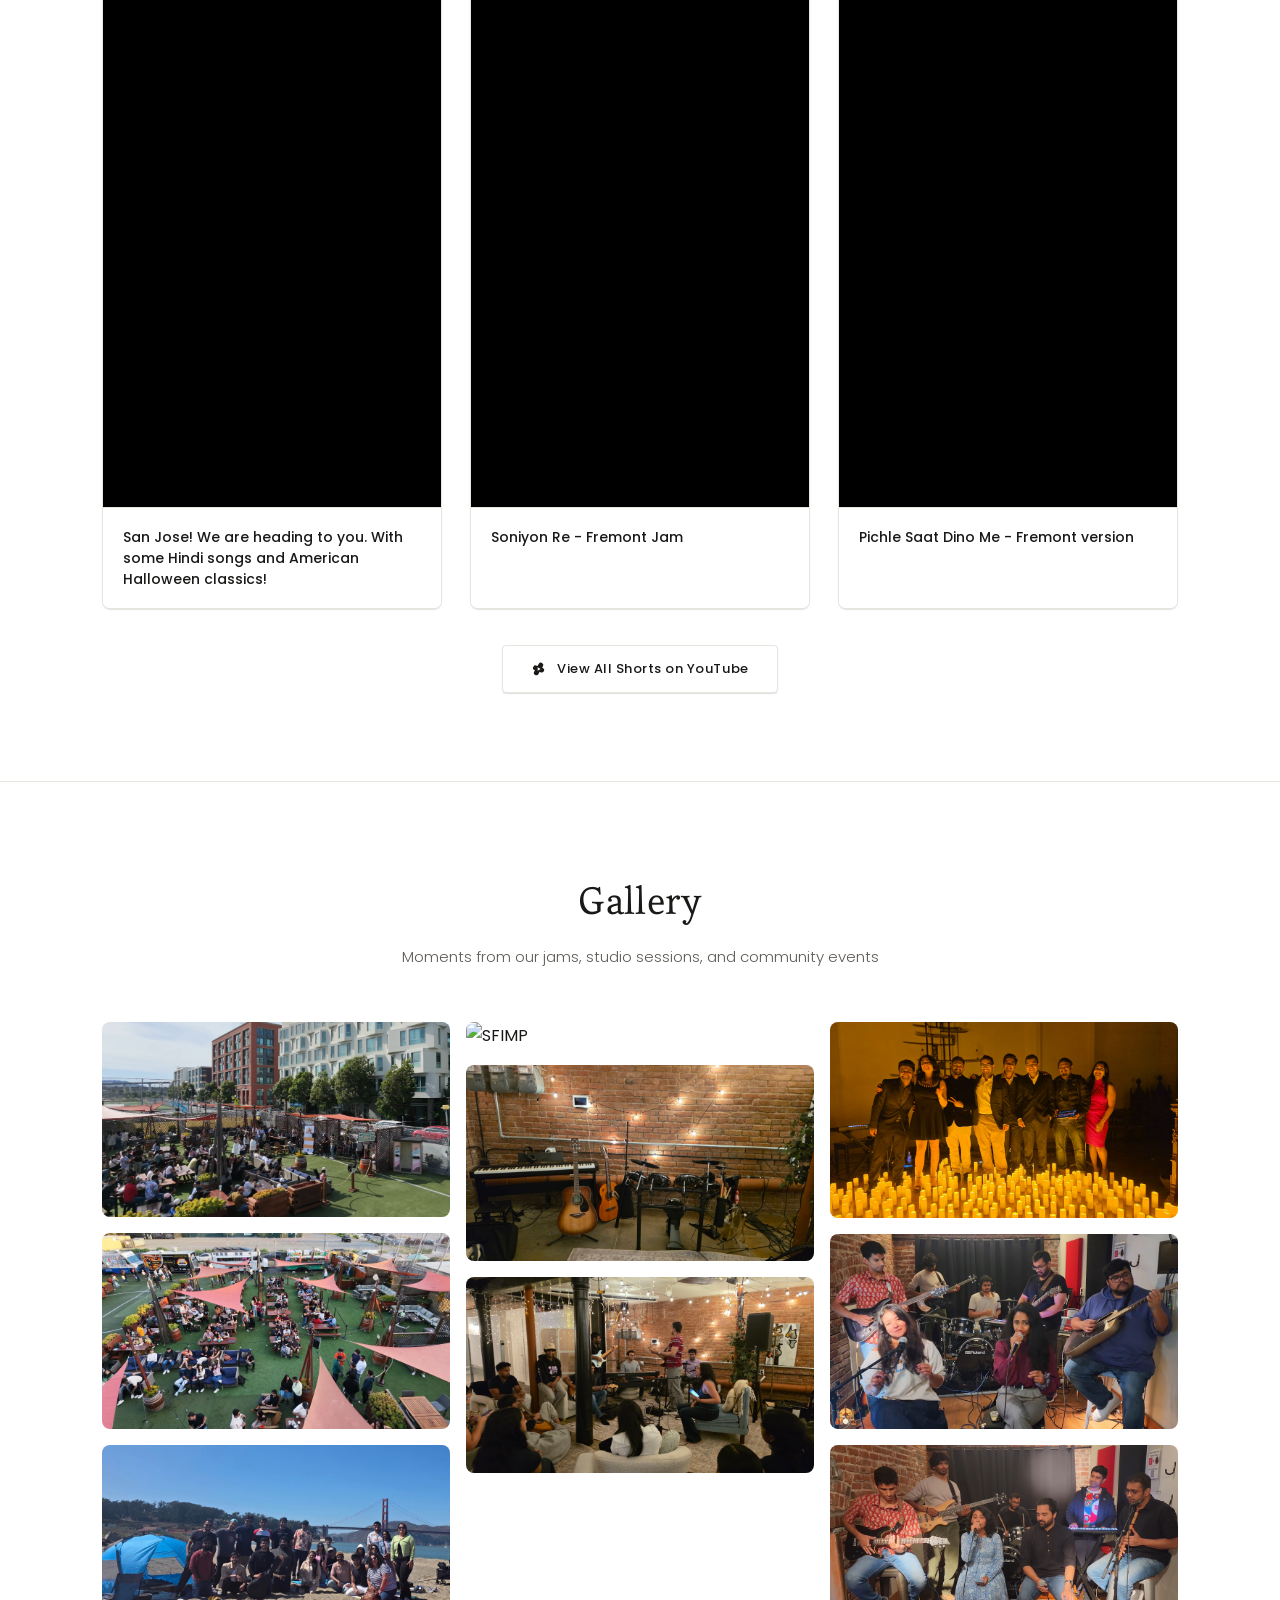
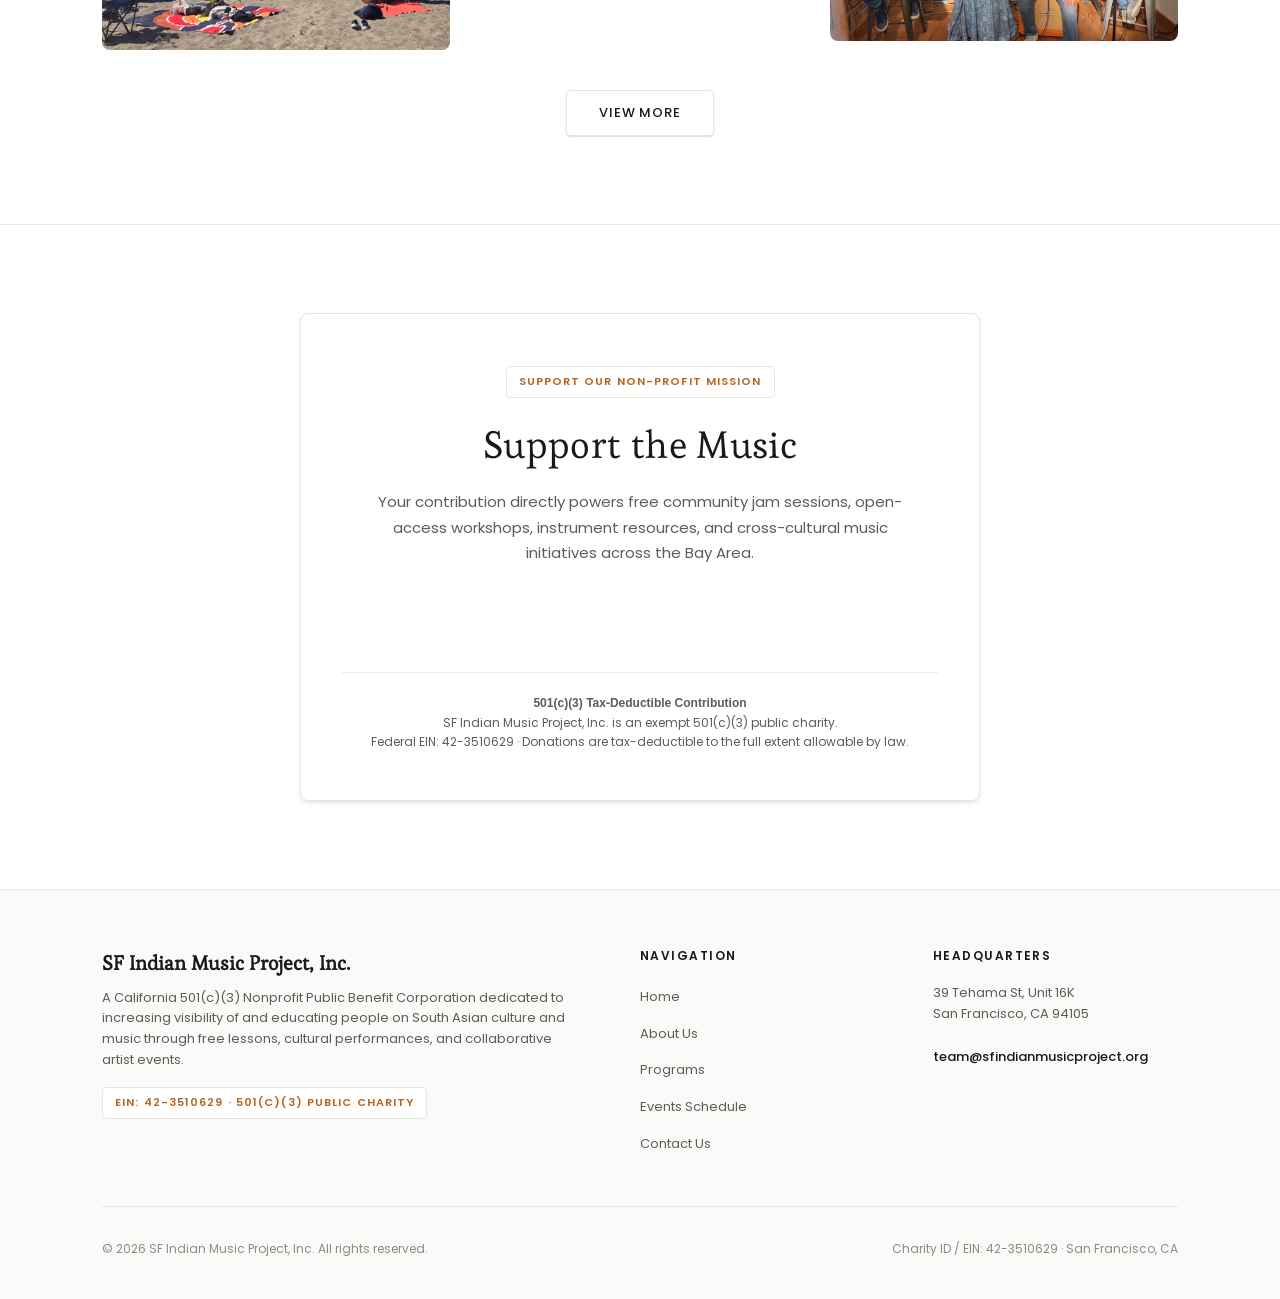
==== commit e0548327: "Remove 'Short' badge from Shorts card" ====
--- a/index.html
+++ b/index.html
@@ -363,7 +363,6 @@
                         allowfullscreen 
                         loading="lazy"></iframe>
                 <div class="h2-short-info">
-                    <span class="h2-short-badge">Short</span>
                     <div class="h2-short-caption">${escapeHtml(s.title)}</div>
                 </div>
             </div>
--- a/home2.css
+++ b/home2.css
@@ -895,20 +895,6 @@
     flex: 1;
 }
 
-.h2-short-badge {
-    display: inline-block;
-    align-self: flex-start;
-    font-size: 0.625rem;
-    font-weight: 600;
-    text-transform: uppercase;
-    letter-spacing: 0.1em;
-    color: var(--accent);
-    background: var(--bg-alt);
-    padding: 0.2rem 0.5rem;
-    border-radius: var(--radius-sm);
-    border: 1px solid var(--border-light);
-}
-
 .h2-short-caption {
     font-size: 0.875rem;
     font-weight: 500;
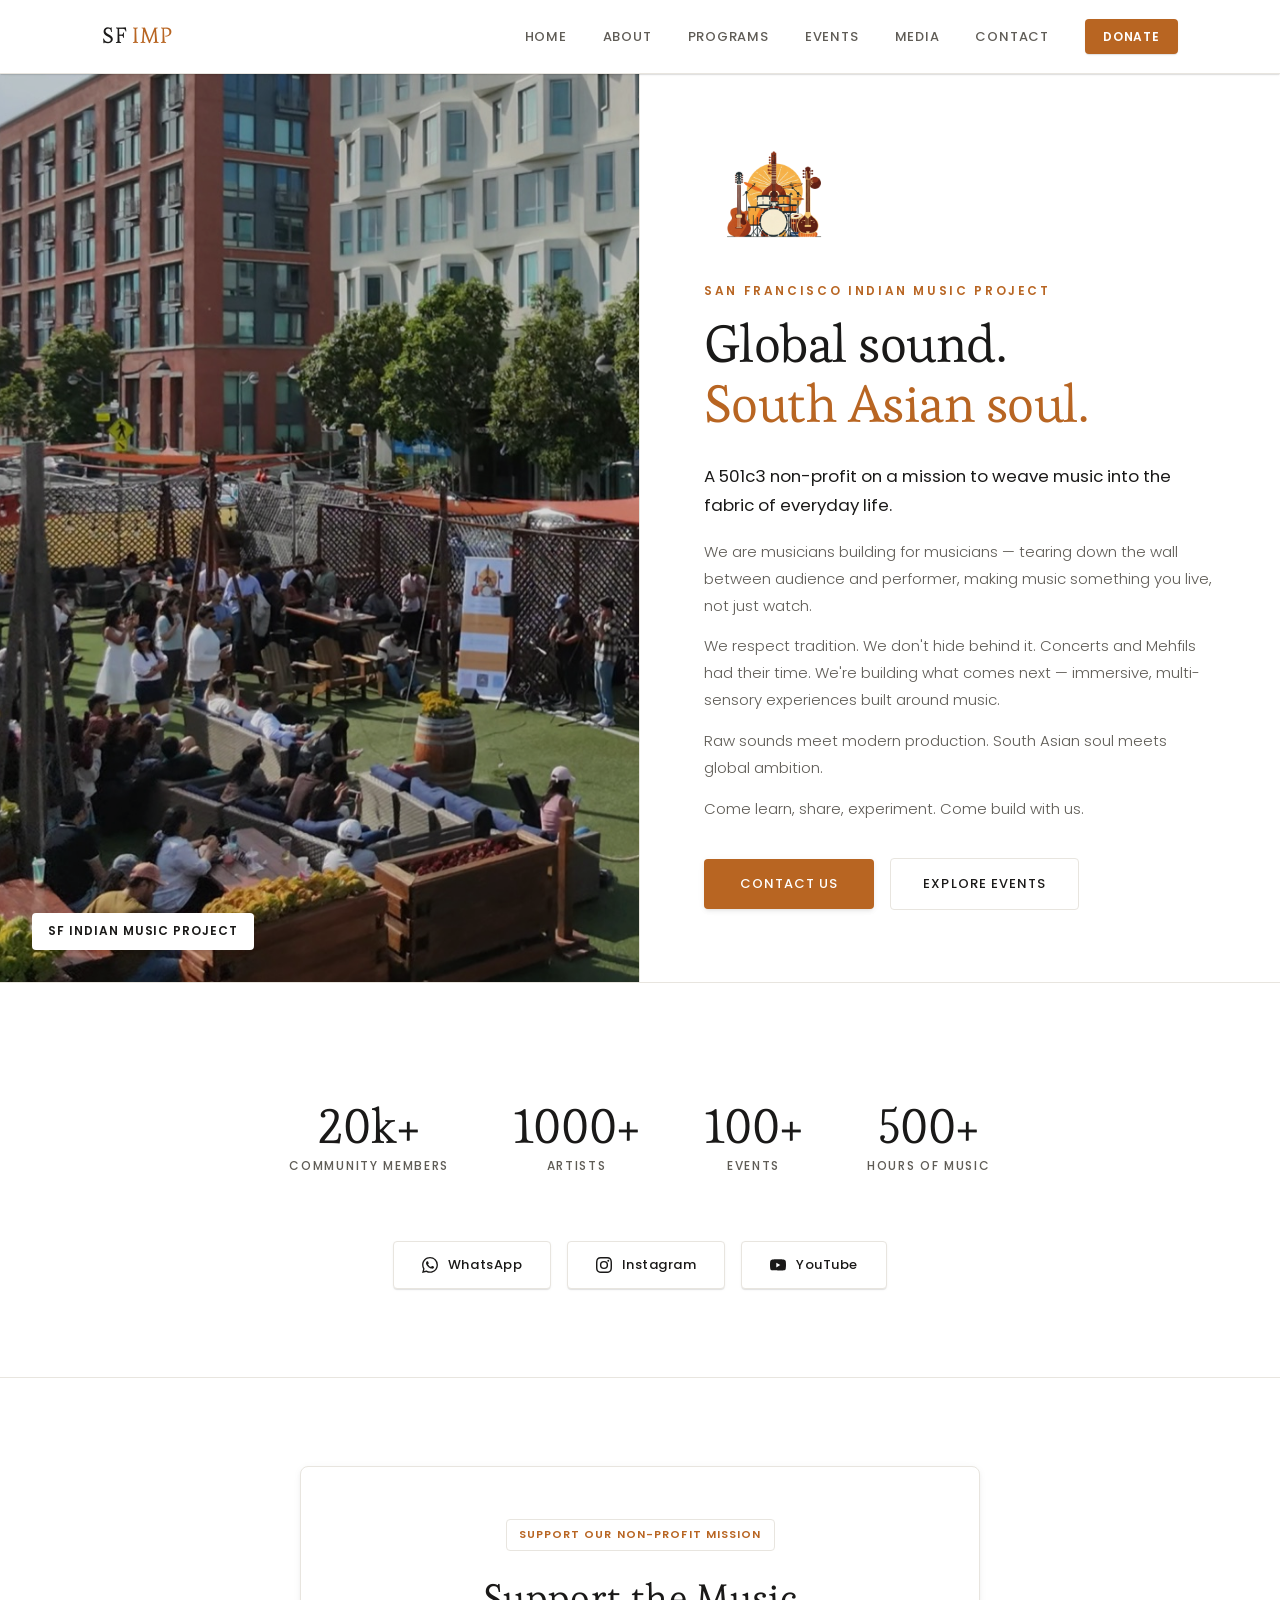
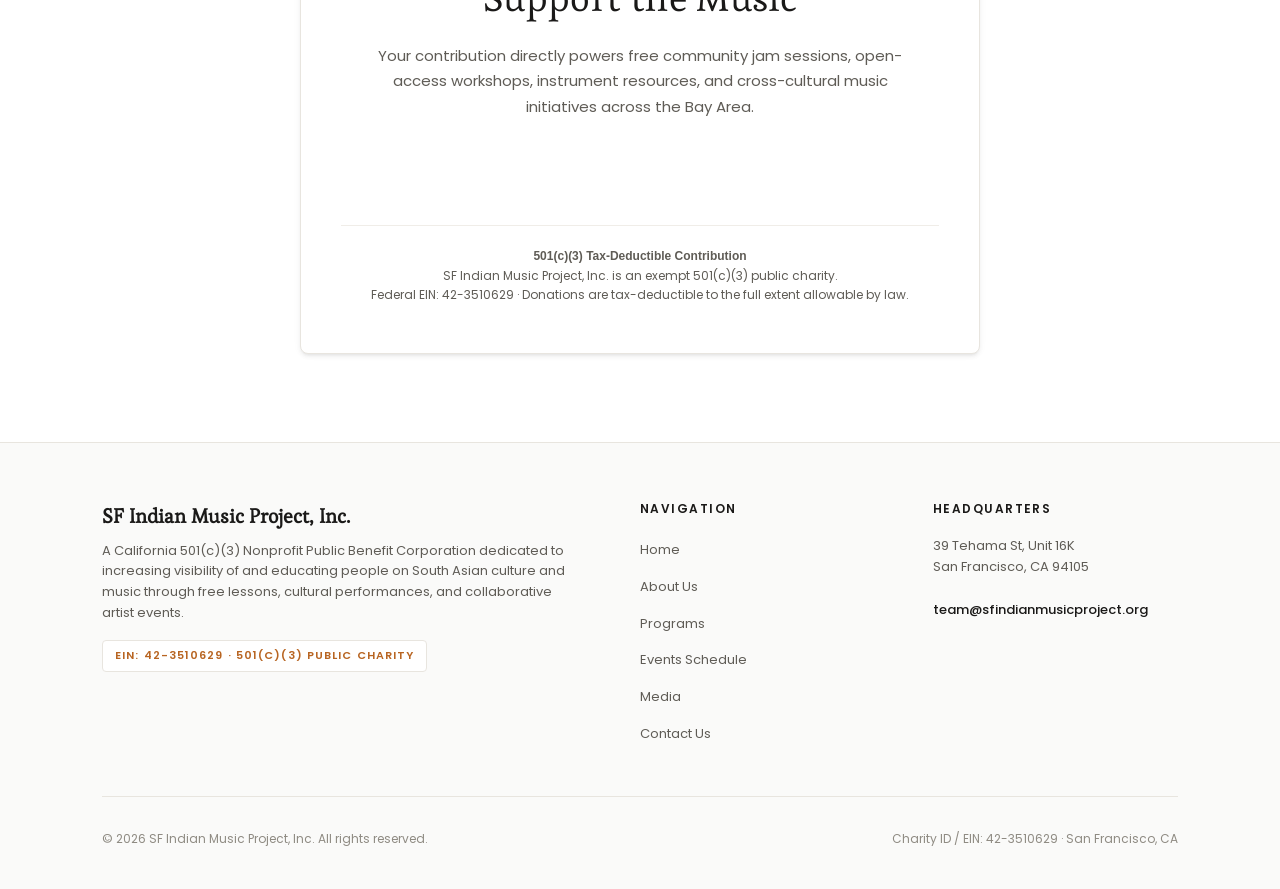
==== commit e0a09556: "Remove What We Do from home, create Media page for Videos, Shorts and Gallery" ====
--- a/index.html
+++ b/index.html
@@ -28,6 +28,7 @@
                 <a href="about.html">About</a>
                 <a href="programs.html">Programs</a>
                 <a href="events.html">Events</a>
+                <a href="media.html">Media</a>
                 <a href="contact.html">Contact</a>
                 <a href="#donate" class="h2-nav-donate-btn">Donate</a>
             </div>
@@ -111,76 +112,6 @@
     </section>
 
 
-    <!-- What We Do -->
-    <section id="what-we-do" class="h2-section">
-        <div class="container">
-            <h2 class="h2-section-title">What We Do</h2>
-            <p class="h2-section-sub">Bringing musicians together through diverse experiences</p>
-            <div class="h2-activities-grid">
-                <div class="h2-activity-card">
-                    <div class="h2-activity-icon">🎵</div>
-                    <h3>Community Jam Sessions</h3>
-                    <p>Large-scale open jams welcoming all musicians and audiences, hosted regularly across iconic public spaces and venues throughout the Bay Area.</p>
-                </div>
-                <div class="h2-activity-card">
-                    <div class="h2-activity-icon">✨</div>
-                    <h3>Premium Musical Experiences</h3>
-                    <p>Going beyond traditional concerts — candlelight showcases, multi-sensory visual performances, intimate acoustic listening rooms, and curated venue takeovers.</p>
-                </div>
-                <div class="h2-activity-card">
-                    <div class="h2-activity-icon">🎙️</div>
-                    <h3>Studio Sessions</h3>
-                    <p>Professional recording sessions for unique covers and originals. Multi-take refined recordings with diverse genres and instruments.</p>
-                </div>
-                <div class="h2-activity-card">
-                    <div class="h2-activity-icon">📚</div>
-                    <h3>Music Workshops</h3>
-                    <p>Educational sessions building technical mastery, soul, and emotion. Paid workshops and lessons for skill development.</p>
-                </div>
-            </div>
-        </div>
-    </section>
-
-    <!-- Videos -->
-    <section id="videos" class="h2-section h2-videos-bg">
-        <div class="container">
-            <h2 class="h2-section-title">Latest Videos</h2>
-            <p class="h2-section-sub">Studio sessions, live jams, and musical moments</p>
-            <div class="h2-video-grid" id="h2-video-grid"></div>
-            <div style="text-align:center; margin-top:2rem;">
-                <a href="https://youtube.com/@sfindianmusicproject" target="_blank" class="h2-social-link" style="display:inline-flex;">
-                    <svg viewBox="0 0 24 24" fill="currentColor" style="width:16px;height:16px;"><path d="M23.498 6.186a3.016 3.016 0 00-2.122-2.136C19.587 3.545 12 3.545 12 3.545s-7.587 0-9.376.505A3.017 3.017 0 00.502 6.186C0 7.973 0 12 0 12s0 4.027.502 5.814a3.016 3.016 0 002.122 2.136c1.789.505 9.376.505 9.376.505s7.587 0 9.376-.505a3.015 3.015 0 002.122-2.136c.502-1.787.502-5.814.502-5.814s0-4.027-.502-5.814zM9.461 8.751l5.99 3.434-5.99 3.434V8.751z"/></svg>
-                    View All Videos
-                </a>
-            </div>
-        </div>
-    </section>
-
-    <!-- Shorts -->
-    <section id="shorts" class="h2-section h2-shorts-bg">
-        <div class="container">
-            <h2 class="h2-section-title">Shorts & Highlights</h2>
-            <p class="h2-section-sub">Quick clips, tour teasers, and jam highlights from our community</p>
-            <div class="h2-shorts-grid" id="h2-shorts-grid"></div>
-            <div style="text-align:center; margin-top:2.25rem;">
-                <a href="https://youtube.com/@sfindianmusicproject/shorts" target="_blank" class="h2-social-link" style="display:inline-flex;">
-                    <svg viewBox="0 0 24 24" fill="currentColor" style="width:16px;height:16px;"><path d="M17.77 10.32l-1.2-.5L18 8.06a3.74 3.74 0 0 0-1.4-5.04 3.7 3.7 0 0 0-5.06 1.44L9.8 7.6 8.6 7.1a3.74 3.74 0 0 0-5.04 1.4 3.7 3.7 0 0 0 1.44 5.06l1.2.5-1.44 1.76a3.74 3.74 0 0 0 1.4 5.04 3.7 3.7 0 0 0 5.06-1.44l1.74-3.14 1.2.5a3.74 3.74 0 0 0 5.04-1.4 3.7 3.7 0 0 0-1.43-5.06zM10 14.5v-5l4.5 2.5-4.5 2.5z"/></svg>
-                    View All Shorts on YouTube
-                </a>
-            </div>
-        </div>
-    </section>
-
-    <!-- Gallery -->
-    <section id="gallery" class="h2-section h2-gallery-bg">
-        <div class="container">
-            <h2 class="h2-section-title">Gallery</h2>
-            <p class="h2-section-sub">Moments from our jams, studio sessions, and community events</p>
-            <div class="h2-masonry" id="h2-gallery"></div>
-            <button class="h2-gallery-toggle" id="h2-gallery-toggle">View More</button>
-        </div>
-    </section>
-
     <!-- Donation Section -->
     <section id="donate" class="h2-section h2-donate-section">
         <div class="container">
@@ -221,6 +152,7 @@
                         <li><a href="about.html">About Us</a></li>
                         <li><a href="programs.html">Programs</a></li>
                         <li><a href="events.html">Events Schedule</a></li>
+                        <li><a href="media.html">Media</a></li>
                         <li><a href="contact.html">Contact Us</a></li>
                     </ul>
                 </div>
@@ -241,8 +173,6 @@
     </footer>
 
     <script src="epk_images.js"></script>
-    <script src="youtube_videos.js"></script>
-    <script src="youtube_shorts.js"></script>
     <!-- PayPal Hosted Buttons SDK -->
     <script src="https://www.paypal.com/sdk/js?client-id=BAAvOERr1aq-qr-B3_H_5F0LGxuo_iZhvC2mz618bf6_qgNXh3JF4XQyYRNlVmlfgZAeKLxBKYXagzrBjQ&components=hosted-buttons&enable-funding=venmo&currency=USD"></script>
     <script>
@@ -315,70 +245,7 @@
         }
     })();
 
-    // Videos
-    (function() {
-        const grid = document.getElementById('h2-video-grid');
-        if (!grid || typeof youtubeVideos === 'undefined') return;
-
-        function escapeHtml(text) {
-            const div = document.createElement('div');
-            div.textContent = text || '';
-            return div.innerHTML;
-        }
-
-        if (!youtubeVideos.length) return;
-
-        grid.innerHTML = youtubeVideos.map((v, idx) => `
-            <div class="h2-video-card">
-                <iframe src="https://www.youtube.com/embed/${v.id}" 
-                        title="${escapeHtml(v.title)}" 
-                        frameborder="0" 
-                        allow="accelerometer; autoplay; clipboard-write; encrypted-media; gyroscope; picture-in-picture" 
-                        allowfullscreen 
-                        loading="lazy"></iframe>
-                ${v.title ? `<div class="h2-video-info"><div class="h2-video-title">${escapeHtml(v.title)}</div></div>` : ''}
-            </div>
-        `).join('');
-    })();
-
-    // Shorts
-    (function() {
-        const grid = document.getElementById('h2-shorts-grid');
-        if (!grid || typeof youtubeShorts === 'undefined') return;
-
-        function escapeHtml(text) {
-            const div = document.createElement('div');
-            div.textContent = text || '';
-            return div.innerHTML;
-        }
-
-        if (!youtubeShorts.length) return;
-
-        grid.innerHTML = youtubeShorts.map((s) => `
-            <div class="h2-short-card">
-                <iframe src="https://www.youtube.com/embed/${s.id}" 
-                        title="${escapeHtml(s.title)}" 
-                        frameborder="0" 
-                        allow="accelerometer; autoplay; clipboard-write; encrypted-media; gyroscope; picture-in-picture" 
-                        allowfullscreen 
-                        loading="lazy"></iframe>
-                <div class="h2-short-info">
-                    <div class="h2-short-caption">${escapeHtml(s.title)}</div>
-                </div>
-            </div>
-        `).join('');
-    })();
-
-    // Gallery
-    (function() {
-        const container = document.getElementById('h2-gallery');
-        const toggleBtn = document.getElementById('h2-gallery-toggle');
-        if (!container || typeof epkImages === 'undefined') return;
-        const valid = epkImages.filter(img => img.match(/\.(jpg|jpeg|png|webp|gif)$/i));
-        if (!valid.length) { toggleBtn && (toggleBtn.style.display = 'none'); return; }
-        container.innerHTML = valid.map(src => `<div class="h2-masonry-item"><img src="assets/epk/${src}" alt="SFIMP" loading="lazy"></div>`).join('');
-        toggleBtn?.addEventListener('click', () => { container.classList.add('expanded'); toggleBtn.style.display = 'none'; });
-    })();
+
 
     // Mobile Navigation Drawer
     (function() {
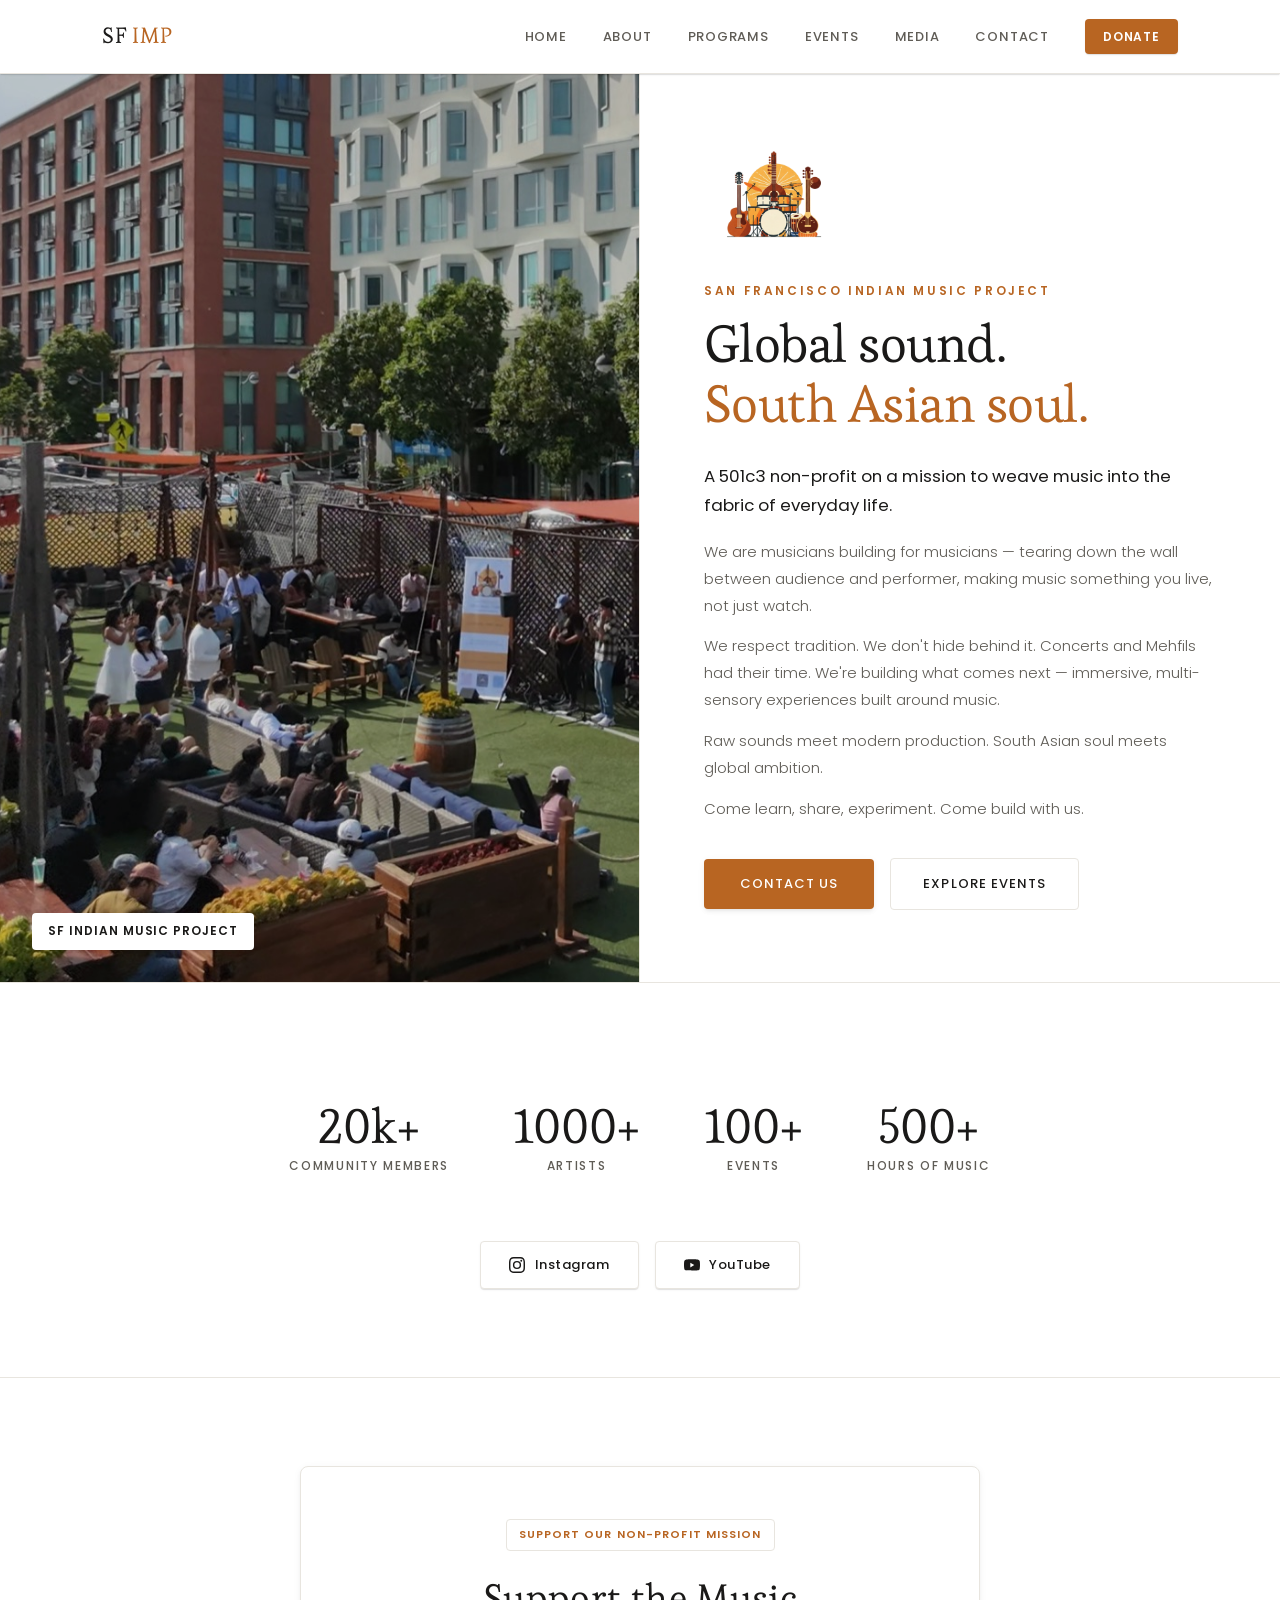
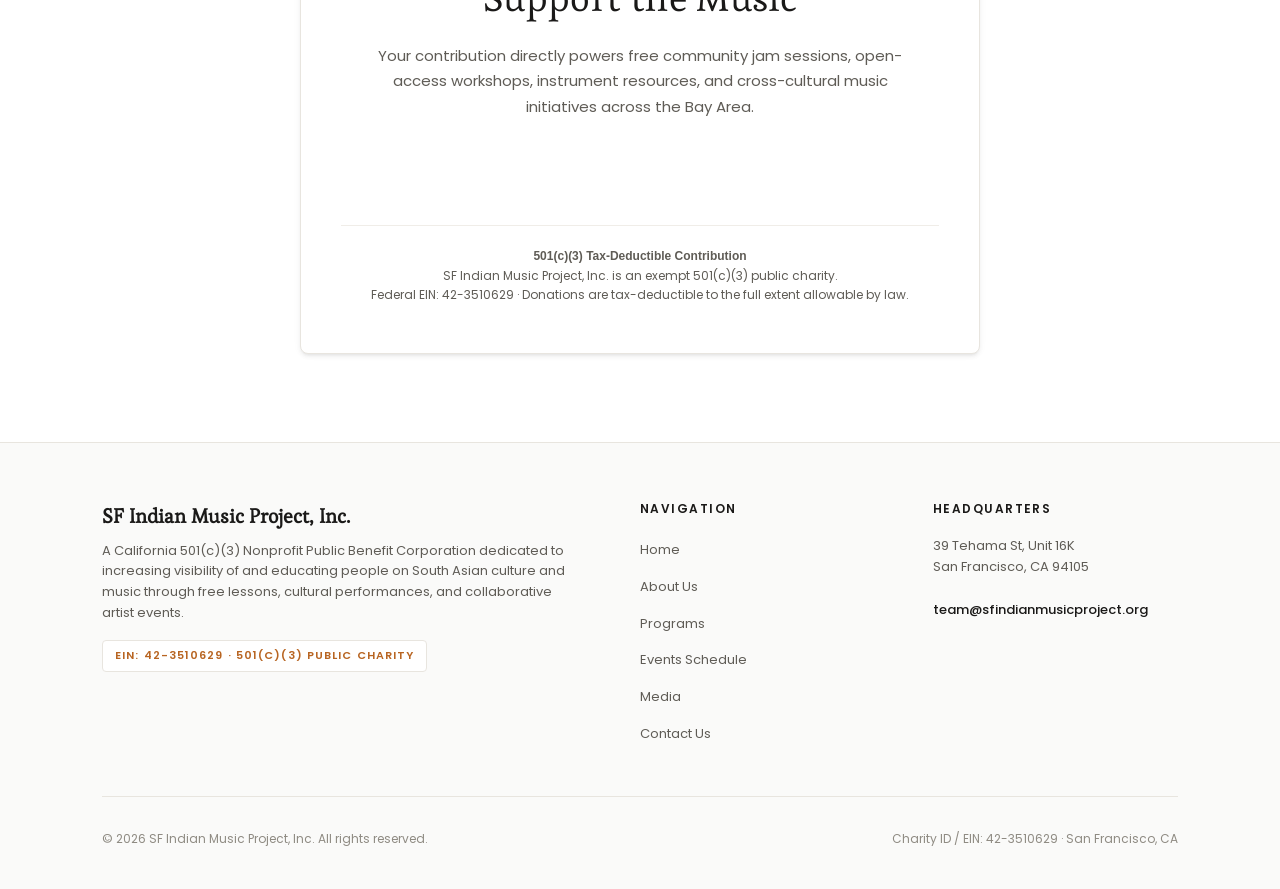
==== commit 442dd7fb: "Remove WhatsApp links across the website" ====
--- a/index.html
+++ b/index.html
@@ -95,10 +95,6 @@
                 </div>
             </div>
             <div class="h2-social-links">
-                <a href="https://chat.whatsapp.com/IYWdM3ZT61SL0jaLIRl9Nv" target="_blank" class="h2-social-link">
-                    <svg viewBox="0 0 24 24" fill="currentColor"><path d="M17.472 14.382c-.297-.149-1.758-.867-2.03-.967-.273-.099-.471-.148-.67.15-.197.297-.767.966-.94 1.164-.173.199-.347.223-.644.075-.297-.15-1.255-.463-2.39-1.475-.883-.788-1.48-1.761-1.653-2.059-.173-.297-.018-.458.13-.606.134-.133.298-.347.446-.52.149-.174.198-.298.298-.497.099-.198.05-.371-.025-.52-.075-.149-.669-1.612-.916-2.207-.242-.579-.487-.5-.669-.51-.173-.008-.371-.01-.57-.01-.198 0-.52.074-.792.372-.272.297-1.04 1.016-1.04 2.479 0 1.462 1.065 2.875 1.213 3.074.149.198 2.096 3.2 5.077 4.487.709.306 1.262.489 1.694.625.712.227 1.36.195 1.871.118.571-.085 1.758-.719 2.006-1.413.248-.694.248-1.289.173-1.413-.074-.124-.272-.198-.57-.347m-5.421 7.403h-.004a9.87 9.87 0 01-5.031-1.378l-.361-.214-3.741.982.998-3.648-.235-.374a9.86 9.86 0 01-1.51-5.26c.001-5.42 4.432-9.849 9.855-9.849 2.632.001 5.109 1.027 6.973 2.891a9.814 9.814 0 012.886 6.973c-.003 5.42-4.433 9.849-9.855 9.849m8.361-18.21A11.81 11.81 0 0012.05 0C5.495 0 .16 5.335.157 11.892c0 2.096.547 4.142 1.588 5.945L.057 24l6.305-1.654a11.88 11.88 0 005.683 1.448h.005c6.554 0 11.89-5.335 11.893-11.893a11.82 11.82 0 00-3.48-8.397"/></svg>
-                    WhatsApp
-                </a>
                 <a href="https://instagram.com/sfindianmusicproject" target="_blank" class="h2-social-link">
                     <svg viewBox="0 0 24 24" fill="currentColor"><path d="M12 2.163c3.204 0 3.584.012 4.85.07 3.252.148 4.771 1.691 4.919 4.919.058 1.265.069 1.645.069 4.849 0 3.205-.012 3.584-.069 4.849-.149 3.225-1.664 4.771-4.919 4.919-1.266.058-1.644.07-4.85.07-3.204 0-3.584-.012-4.849-.07-3.26-.149-4.771-1.699-4.919-4.92-.058-1.265-.07-1.644-.07-4.849 0-3.204.013-3.583.07-4.849.149-3.227 1.664-4.771 4.919-4.919 1.266-.057 1.645-.069 4.849-.069zM12 0C8.741 0 8.333.014 7.053.072 2.695.272.273 2.69.073 7.052.014 8.333 0 8.741 0 12c0 3.259.014 3.668.072 4.948.2 4.358 2.618 6.78 6.98 6.98C8.332 23.986 8.741 24 12 24c3.259 0 3.668-.014 4.948-.072 4.354-.2 6.782-2.618 6.979-6.98.059-1.28.073-1.689.073-4.948 0-3.259-.014-3.667-.072-4.947-.196-4.354-2.617-6.78-6.979-6.98C15.668.014 15.259 0 12 0zm0 5.838a6.162 6.162 0 100 12.324 6.162 6.162 0 000-12.324zM12 16a4 4 0 110-8 4 4 0 010 8zm6.406-11.845a1.44 1.44 0 100 2.881 1.44 1.44 0 000-2.881z"/></svg>
                     Instagram
